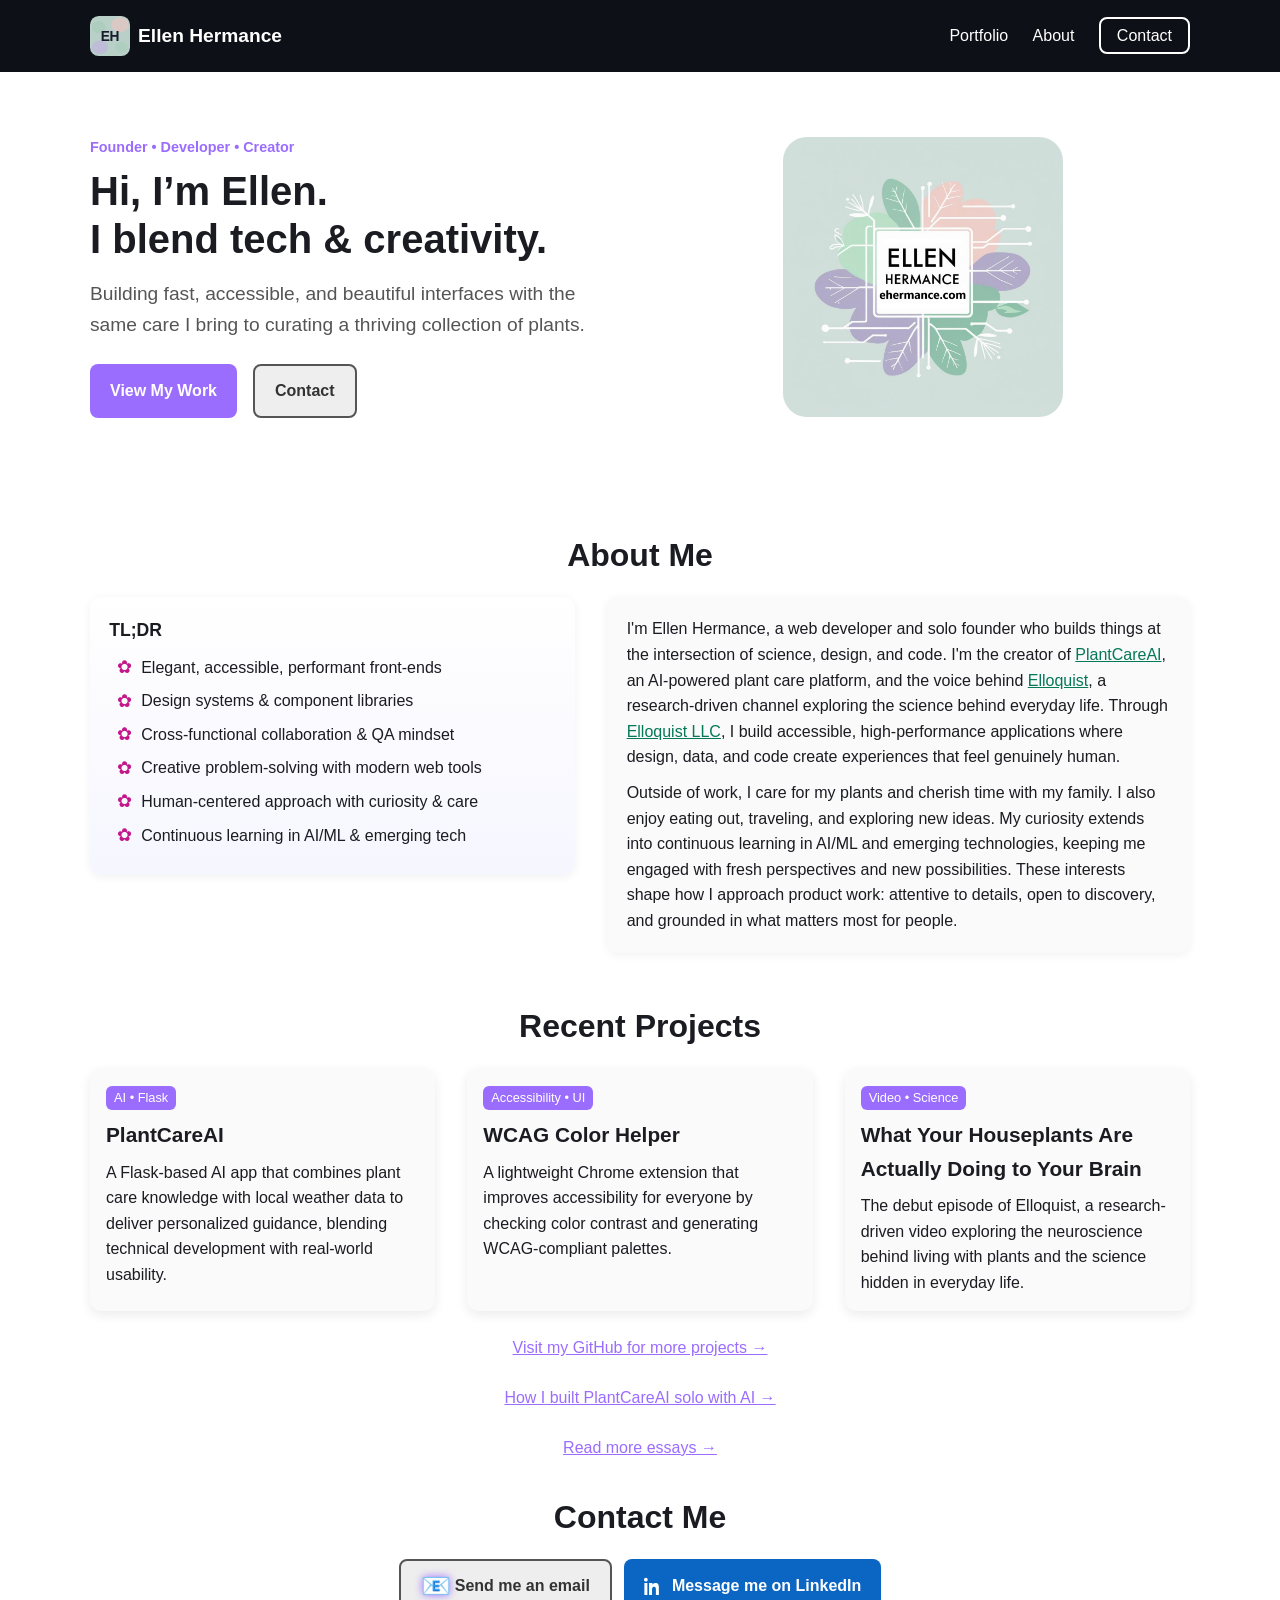
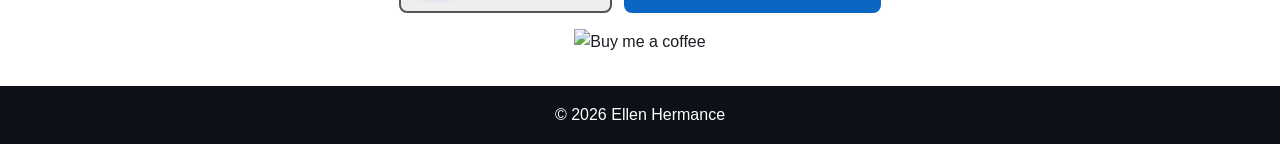
==== index.html @ bd050e48 "Deploying to master from @ ehermance/edh-dev-src@f0e198a52e52b2aac6a751017cdc3bb8516c189c 🚀" ====
<!doctype html>
<html lang="en">
<head>
  <meta charset="utf-8" />
  <meta name="description" content="Ellen Hermance — web developer and solo founder building fast, accessible interfaces at the intersection of design, AI, and code. Creator of PlantCareAI." />
  <meta name="viewport" content="width=device-width,initial-scale=1" />
  <title>Ellen Hermance — Web UI Developer</title>
  <link rel="canonical" href="https://ehermance.com/" />

  <!-- Open Graph -->
  <meta property="og:type" content="website" />
  <meta property="og:url" content="https://ehermance.com/" />
  <meta property="og:title" content="Ellen Hermance — Web UI Developer" />
  <meta property="og:description" content="Ellen Hermance is a web developer and solo founder building fast, accessible interfaces at the intersection of design, AI, and code." />
  <meta property="og:image" content="https://ehermance.com/assets/images/EllenHermanceLogo.png?v=20260515" />

  <!-- Twitter/X Card -->
  <meta name="twitter:card" content="summary" />
  <meta name="twitter:title" content="Ellen Hermance — Web UI Developer" />
  <meta name="twitter:description" content="Ellen Hermance is a web developer and solo founder building fast, accessible interfaces at the intersection of design, AI, and code." />
  <meta name="twitter:image" content="https://ehermance.com/assets/images/EllenHermanceLogo.png?v=20260515" />

  <!-- Security & Privacy -->
  <meta http-equiv="Content-Security-Policy"
        content="default-src 'self'; img-src 'self' data: https://img.buymeacoffee.com; style-src 'self' 'unsafe-inline' https://googleapis.com; font-src https://gstatic.com; script-src 'self'; connect-src 'self'; base-uri 'self'; form-action 'none';">
  <meta name="referrer" content="strict-origin-when-cross-origin">

  <!-- Performance: preconnect fonts, preload hero images -->
  <link rel="preconnect" href="https://fonts.googleapis.com" crossorigin>
  <link rel="preconnect" href="https://fonts.gstatic.com" crossorigin>
  <link rel="preload" as="image" href="assets/images/EllenHermanceLogo.png?v=20260515">

  <!-- Fonts (non-blocking) -->
  <link rel="preload" as="style" href="https://fonts.googleapis.com/css2?family=Inter:wght@400;500;600&family=Nunito:wght@700;900&display=swap" onload="this.onload=null;this.rel='stylesheet'">
  <noscript><link rel="stylesheet" href="https://fonts.googleapis.com/css2?family=Inter:wght@400;500;600&family=Nunito:wght@700;900&display=swap"></noscript>

  <!-- Favicons -->
  <link rel="icon" type="image/svg+xml" href="assets/favicon/favicon.svg?v=20260515">
  <link rel="icon" type="image/png" sizes="32x32" href="assets/favicon/favicon-32x32.png?v=20260515">
  <link rel="apple-touch-icon" href="assets/favicon/apple-touch-icon.png?v=20260515">
  <link rel="manifest" href="assets/favicon/site.webmanifest">
  <meta name="theme-color" content="#9B6DFF">

  <!-- Styles & Scripts -->
  <link rel="stylesheet" href="assets/css/main.css" />
  <script defer src="assets/js/main.js"></script>

  <!-- Author & identity -->
  <meta name="author" content="Ellen Hermance" />
  <link rel="me" href="https://www.linkedin.com/in/ellendiephermance" />
  <link rel="me" href="https://github.com/ehermance" />

  <!-- Structured Data: Person + WebSite -->
  <script type="application/ld+json">
  {
    "@context": "https://schema.org",
    "@graph": [
      {
        "@type": "Person",
        "@id": "https://ehermance.com/#person",
        "name": "Ellen Hermance",
        "url": "https://ehermance.com/",
        "jobTitle": "Senior Web Developer",
        "description": "Web developer and solo founder building fast, accessible interfaces at the intersection of design, AI, and code.",
        "sameAs": [
          "https://www.linkedin.com/in/ellendiephermance",
          "https://github.com/ehermance"
        ],
        "knowsAbout": [
          "Web Development",
          "Accessible UI",
          "AI-assisted development",
          "Python",
          "Flask",
          "JavaScript"
        ]
      },
      {
        "@type": "WebSite",
        "@id": "https://ehermance.com/#website",
        "url": "https://ehermance.com/",
        "name": "Ellen Hermance",
        "description": "Portfolio and writing by Ellen Hermance, Web UI Developer and solo founder.",
        "publisher": { "@id": "https://ehermance.com/#person" }
      }
    ]
  }
  </script>
</head>

<body>
  <!-- Skip to main content -->
  <a class="skip-link" href="#main">Skip to content</a>

  <!-- Navigation -->
  <header id="top" class="nav" aria-label="Primary">
    <div class="container nav__row">
      <a class="brand" href="#home">
        <img class="brand__logo" src="assets/favicon/favicon.svg?v=20260515" alt="Ellen Hermance logo" width="40" height="40" decoding="async" loading="eager" />
        <span class="brand__name">Ellen Hermance</span>
      </a>

      <!-- Mobile menu button -->
      <button class="nav__toggle" type="button"
              aria-controls="primary-menu"
              aria-expanded="false"
              aria-label="Open menu">
        <span class="hamburger" aria-hidden="true"></span>
      </button>

      <!-- Links -->
      <nav id="primary-menu" class="nav__links" aria-label="Site">
        <a href="#work">Portfolio</a>
        <a href="#about">About</a>
        <a href="#contact" class="btn-ghost">Contact</a>
      </nav>
    </div>
  </header>

  <!-- Main content landmark -->
  <main id="main">
    <!-- Hero -->
    <section id="home" class="hero">
      <div class="container hero__inner">
        <div class="hero__grid">
          <div>
            <div class="kicker">Founder • Developer • Creator</div>
            <h1 class="title">Hi, I’m Ellen.<br/>I blend tech & creativity.</h1>
            <p class="subtitle">
              Building fast, accessible, and beautiful interfaces with the same care I bring to curating a thriving collection of plants.
            </p>
            <div class="cta">
              <a href="#work" class="btn btn-primary">View My Work</a>
              <a href="#contact" class="btn btn-secondary">Contact</a>
            </div>
          </div>

          <div class="hero__art" aria-hidden="true">
            <figure>
              <picture class="logo-circle">
                <img
                  class="logo-img"
                  src="assets/images/EllenHermanceLogo.png?v=20260515"
                  alt="Ellen Hermance logo"
                  width="512" height="512"
                  sizes="(max-width: 768px) 70vw, 280px"
                  decoding="async" loading="eager">
              </picture>
            </figure>
          </div>
        </div>
      </div>
    </section>

    <!-- About -->
    <section id="about" class="about">
      <div class="container">
        <h2 class="section-title">About Me</h2>

        <div class="about__grid">
          <!-- TL;DR – shows first on mobile -->
          <aside class="about__panel about__tldr" aria-labelledby="about-tldr-title">
            <h3 id="about-tldr-title" class="about__subhead">TL;DR</h3>
            <!-- <ul class="checks checks--emoji-sakura"> -->
            <!-- <ul class="checks checks--emoji-hibiscus"> -->
            <ul class="checks checks--unicode-dot">
              <li>Elegant, accessible, performant front-ends</li>
              <li>Design systems & component libraries</li>
              <li>Cross-functional collaboration & QA mindset</li>
              <li>Creative problem-solving with modern web tools</li>
              <li>Human-centered approach with curiosity & care</li>
              <li>Continuous learning in AI/ML & emerging tech</li>
            </ul>
          </aside>

          <!-- Full story – shows second on mobile -->
          <article class="about__panel about__story" aria-labelledby="about-story-title">
            <h3 id="about-story-title" class="visually-hidden">My Story</h3>
            <p>I'm Ellen Hermance, a web developer and solo founder who builds things at the intersection of science, design, and code. I'm the creator of <a href="https://plantcareai.app" target="_blank" rel="noopener noreferrer" aria-label="Open PlantCareAI (new tab)">PlantCareAI</a>, an AI-powered plant care platform, and the voice behind <a href="https://www.youtube.com/@elloquist" target="_blank" rel="noopener noreferrer" aria-label="Open Elloquist YouTube channel (new tab)">Elloquist</a>, a research-driven channel exploring the science behind everyday life. Through <a href="https://elloquist.com" target="_blank" rel="noopener noreferrer" aria-label="Open Elloquist LLC website (new tab)">Elloquist LLC</a>, I build accessible, high-performance applications where design, data, and code create experiences that feel genuinely human.</p>
            <p>
              Outside of work, I care for my plants and cherish time with my family. I also enjoy eating out, traveling, and exploring new ideas. My curiosity extends into continuous learning in AI/ML and emerging technologies, keeping me engaged with fresh perspectives and new possibilities. These interests shape how I approach product work: attentive to details, open to discovery, and grounded in what matters most for people.
            </p>
          </article>
        </div>
      </div>
    </section>

    <!-- Portfolio -->
    <section id="work">
      <div class="container">
        <h2 class="section-title">Recent Projects</h2>
        <div class="grid cols-3">
          <article class="card">
            <a href="https://plantcareai.app"
               target="_blank" rel="noopener noreferrer" class="card__link"
               aria-label="Open PlantCareAI (new tab)">
              <div class="card__media" aria-hidden="true"></div>
              <div class="card__body">
                <div class="chip">AI • Flask</div>
                <h3>PlantCareAI</h3>
                <p>A Flask-based AI app that combines plant care knowledge with local weather data to deliver personalized guidance, blending technical development with real-world usability.</p>
              </div>
            </a>
          </article>
          <article class="card">
            <a href="https://chromewebstore.google.com/detail/wcag-color-helper-by-edh/hbmmmchhonhpclipgkoidifjjjjmghom"
               target="_blank" rel="noopener noreferrer" class="card__link"
               aria-label="Open WCAG Color Helper in Chrome Web Store (new tab)">
              <div class="card__media" aria-hidden="true"></div>
              <div class="card__body">
                <div class="chip">Accessibility • UI</div>
                <h3>WCAG Color Helper</h3>
                <p>A lightweight Chrome extension that improves accessibility for everyone by checking color contrast and generating WCAG-compliant palettes.</p>
              </div>
            </a>
          </article>
          <article class="card">
            <a href="https://youtu.be/seXhv_BkZ48"
               target="_blank" rel="noopener noreferrer" class="card__link"
               aria-label="Watch &quot;What Your Houseplants Are Actually Doing to Your Brain&quot; on YouTube (new tab)">
              <div class="card__media" aria-hidden="true"></div>
              <div class="card__body">
                <div class="chip">Video • Science</div>
                <h3>What Your Houseplants Are Actually Doing to Your Brain</h3>
                <p>The debut episode of Elloquist, a research-driven video exploring the neuroscience behind living with plants and the science hidden in everyday life.</p>
              </div>
            </a>
          </article>
        </div>
        <p class="portfolio__more">
          <a href="https://github.com/ehermance" target="_blank" rel="noopener noreferrer"
             aria-label="Visit Ellen's GitHub profile for more projects (new tab)">
            Visit my GitHub for more projects →
          </a>
        </p>
        <p class="portfolio__more">
          <a href="./writing/how-i-built-plantcareai/"
             aria-label="Read: How I Built a Production AI App Solo">
            How I built PlantCareAI solo with AI →
          </a>
        </p>
        <p class="portfolio__more">
          <a href="./writing/" aria-label="Read more essays on the Writing page">
            Read more essays →
          </a>
        </p>
      </div>
    </section>

    <!-- Contact -->
    <section id="contact" class="contact">
      <div class="container">
        <h2 class="section-title">Contact Me</h2>
        <div class="contact-actions">
          <a id="emailMeBtn" class="btn btn-secondary btn-emailMe"
            href="mailto:info@ehermance.com"
            rel="noopener noreferrer" aria-label="Send me an email (opens default email application)">
            <span class="li-icon" aria-hidden="true">📧</span>
            <span>Send me an email</span>
          </a>
          <a id="linkedInBtn" class="btn btn-primary btn-linkedin"
             href="https://www.linkedin.com/in/ellendiephermance"
             target="_blank" rel="noopener noreferrer" aria-label="Message me on LinkedIn (new tab)">
            <svg class="li-icon" width="18" height="18" viewBox="0 0 24 24" aria-hidden="true">
              <path d="M4.98 3.5C4.98 4.88 3.86 6 2.5 6S0 4.88 0 3.5 1.12 1 2.5 1s2.48 1.12 2.48 2.5zM.5 8h4V24h-4V8zm7 0h3.8v2.2h.06c.53-1 1.82-2.2 3.75-2.2 4 0 4.74 2.63 4.74 6.05V24h-4v-7.1c0-1.7-.03-3.9-2.38-3.9-2.38 0-2.75 1.86-2.75 3.77V24h-4V8z" fill="currentColor"/>
            </svg>
            <span>Message me on LinkedIn</span>
          </a>
        </div>
        <div class="contact-actions">
          <!-- Buy Me a Coffee HTML Button -->
          <a href="https://www.buymeacoffee.com/ehermance" target="_blank" rel="noopener">
            <img src="https://img.buymeacoffee.com/button-api/?text=Buy me a coffee&emoji=☕&slug=ehermance&button_colour=FFDD00&font_colour=000000&font_family=Inter&outline_colour=000000&coffee_colour=ffffff" alt="Buy me a coffee" />
          </a>
        </div>
      </div>
    </section>
  </main>

  <footer>
    <div class="container">&copy; <span id="copyright-year"></span> Ellen Hermance</div>
  </footer>

  <!-- Back to Top button -->
  <button id="backToTop" class="back-to-top" aria-label="Back to top" hidden>
    ↑ Top
  </button>
</body>
</html>
---- assets/css/main.css ----
/* ===========================
   Brand / Theme Variables
   =========================== */
:root {
  /* Brand accents */
  --brand-accent: #C2188B;          /* magenta */
  --brand-accent-dark: #E56AB8;     /* lighter for dark bg */

  /* Primary brand (buttons/chips/kicker) */
  --brand-primary: #9B6DFF;
  --brand-primary-hover: #814CFF;

  /* Secondary neutrals (buttons, text) */
  --brand-secondary-bg: #eeeeee;
  --brand-secondary-hover: #dddddd;
  --brand-secondary-text: #333333;
  --brand-secondary-bg-dark: #29323b;
  --brand-secondary-hover-dark: #37424d;
  --brand-secondary-text-dark: #e9eaf1;

  /* App backgrounds */
  --bg-light: #ffffff;
  --bg-dark: #0D1117;

  /* Panels / cards */
  --bg-card-light: #fafafa;
  --bg-card-dark: #161b22;

  /* Text colors */
  --text-light: #1b1b22;
  --text-dark: #e9eaf1;
  --text-muted: #555555;
  --text-muted-dark: #cccccc;

  /* Component specifics */
  --logo-circle-bg: #f8f8fa;

  /* Shadows */
  --shadow-light: 0 4px 20px rgba(0,0,0,.1);
  --shadow-card: 0 4px 12px rgba(0,0,0,.08);
  --shadow-card-hover: 0 10px 24px rgba(0,0,0,.12);

  /* Third-party brand */
  --plantcareai: #047857;
  --plantcareai-hover: #065f46;
  --linkedin: #0A66C2;
  --linkedin-hover: #004182;
}

/* ===========================
   Base resets
   =========================== */
* { box-sizing: border-box; margin: 0; padding: 0; }
html, body { height: 100%; }
body {
  font-family: 'Inter', sans-serif;
  color: var(--text-light);
  background: var(--bg-light);
  line-height: 1.6;
}
a { color: inherit; text-decoration: none; }
img { max-width: 100%; display: block; }
ul { list-style: none; }

/* ===========================
   Typography
   =========================== */
h1, h2, h3 { font-family: 'Nunito', sans-serif; font-weight: 900; }
.section-title { font-size: 2rem; margin-bottom: 1rem; text-align: center; }
.kicker { font-size: .9rem; font-weight: 600; color: var(--brand-primary); margin-bottom: .5rem; }
.title { font-size: 2.5rem; line-height: 1.2; margin-bottom: 1rem; }
.subtitle { font-size: 1.2rem; color: var(--text-muted); }

/* ===========================
   Utilities
   =========================== */
.container {
  width: 90%;
  max-width: 1100px;
  margin: 0 auto;
}
.checks { padding-left: 18px; list-style: disc; }
.checks li { margin: 8px 0; }
.visually-hidden {
  position: absolute !important;
  height: 1px; width: 1px;
  overflow: hidden; clip: rect(1px,1px,1px,1px);
  white-space: nowrap; border: 0; padding: 0; margin: -1px;
}

/* Skip link */
.skip-link {
  position: absolute; left: 8px; top: -48px;
  background: var(--bg-dark); color: #fff; padding: 8px 12px; border-radius: 8px;
  transition: top .15s ease; z-index: 2000;
}
.skip-link:focus { top: 8px; outline: 2px solid var(--brand-primary); }

/* Focus visibility */
:focus-visible {
  outline: 3px solid var(--brand-primary);
  outline-offset: 2px;
  border-radius: 8px;
}
a.btn:focus-visible, .btn:focus-visible {
  box-shadow: 0 0 0 3px rgba(155,109,255,.45);
  outline: none;
}

/* ===========================
   Buttons
   =========================== */
.btn {
  display: inline-flex; align-items: center; justify-content: center;
  padding: .75rem 1.25rem; border-radius: 8px; font-weight: 600;
  cursor: pointer; transition: background .2s, transform .2s;
  text-decoration: none;
}
.btn-primary { background: var(--brand-primary); color: #fff; }
.btn-primary:hover { background: var(--brand-primary-hover); transform: translateY(-2px); }
.btn-secondary { background: var(--brand-secondary-bg); color: var(--brand-secondary-text); border: 2px solid #555555; border-radius: 8px;}
.btn-secondary:hover { background: var(--brand-secondary-hover); }

/* ===========================
   Navigation
   =========================== */
.nav {
  background: var(--bg-dark);
  color: #fff;
  padding: 1rem 0;
  position: sticky; top: 0; z-index: 1000;
}
.nav__row { display: flex; justify-content: space-between; align-items: center; gap: 12px; }
.brand { display: flex; align-items: center; gap: 8px; }
.brand__logo { height: 40px; width: auto; }
.brand__name { font-weight: 700; font-size: 1.2rem; }

/* Desktop links */
.nav__links a { margin-left: 20px; font-weight: 500; }
.nav__links a.btn-ghost {
  padding: .5rem 1rem; border: 2px solid #fff; border-radius: 8px;
  transition: background .2s;
}
.nav__links a.btn-ghost:hover { background: rgba(255,255,255,.1); }

/* ---------- Header: mobile menu ---------- */
.nav__toggle {
  appearance: none;
  border: 0;
  background: transparent;
  color: #fff;
  display: none; /* shown on mobile */
  padding: 6px;
  margin-left: auto;
  border-radius: 8px;
  line-height: 0;
  cursor: pointer;
}

/* Hamburger (3 lines) */
.hamburger {
  position: relative;
  display: block;
  width: 28px;
  height: 2px;
  background: currentColor;
  border-radius: 2px;
  transition: transform .25s ease, background .2s ease;
}
.hamburger::before,
.hamburger::after {
  content: "";
  position: absolute;
  left: 0;
  width: 28px;
  height: 2px;
  background: currentColor;
  border-radius: 2px;
  transition: transform .25s ease, top .25s ease, opacity .2s ease, background .2s ease;
}
.hamburger::before { top: -8px; }
.hamburger::after  { top:  8px; }

/* Morph to "X" when menu-open */
body.menu-open .hamburger {
  background: transparent; /* hide middle bar */
  transform: rotate(0deg);
}
body.menu-open .hamburger::before {
  top: 0; transform: rotate(45deg);
}
body.menu-open .hamburger::after {
  top: 0; transform: rotate(-45deg);
}

/* Mobile menu panel (closed by default) */
@media (max-width: 768px) {
  .nav__toggle { display: inline-flex; align-items: center; justify-content: center; }

  .nav__links {
    position: fixed;
    inset: 64px 0 auto 0;
    background: var(--bg-dark);
    display: flex;
    flex-direction: column;
    gap: 10px;
    padding: 16px;
    border-bottom: 1px solid rgba(255,255,255,.12);

    max-height: 0;
    overflow: hidden;
    opacity: 0;
    transform: translateY(-8px);
    transition: max-height .25s ease, opacity .2s ease, transform .2s ease;
    z-index: 999;
  }
  body.menu-open .nav__links {
    max-height: 60vh;
    opacity: 1;
    transform: translateY(0);
  }

  .nav__links a {
    display: block;       /* full width by default */
    padding: 10px;
    font-size: 1rem;
    text-align: right;
  }

  .nav__links a.btn-ghost {
    display: inline-block;           /* shrink to fit text */
    margin-top: 8px;
    align-self: flex-end;          /* keeps it right aligned */
    padding: .5rem 1rem;             /* consistent with desktop */
    border: 2px solid #fff;
    border-radius: 8px;
  }

  body.menu-open { overflow: hidden; touch-action: none; }
}

/* ===========================
   Hero
   =========================== */
.hero { padding: 4rem 0; display: flex; align-items: center; }
.hero__grid { display: grid; grid-template-columns: 1fr 1fr; gap: 2rem; align-items: center; }
.hero__art { display: flex; justify-content: center; }

/* Logo circle + image (mobile-friendly) */
.logo-circle {
  display: grid;
  place-items: center;
  max-width: 320px;
  width: auto;
  aspect-ratio: 1 / 1;
  padding: 0;
  margin: 0 auto;
}
.logo-img {
  display: block;
  width: 100%;
  max-width: 280px;
  height: auto;
  border-radius: 24px;
  object-fit: cover;
}

.cta { margin-top: 1.5rem; display: flex; gap: 1rem; }

/* Responsive hero adjustments */
@media (max-width: 768px) {
  .hero { padding: 2.5rem 0; }
  .hero__grid { grid-template-columns: 1fr; gap: 1.75rem; }
  .hero__art { order: 2; justify-content: center; }
  .hero__grid > div:first-child { text-align: center; }
  .cta { justify-content: center; }
}
@media (max-width: 420px) {
  .logo-img { max-width: 220px; }
  .logo-circle { max-width: 260px; }
}
@media (min-width: 769px) and (max-width: 1024px) {
  .logo-img { max-width: 300px; }
  .logo-circle { max-width: 340px; }
}

/* ===========================
   Portfolio cards
   =========================== */
.grid { display: grid; gap: 2rem; margin-top: 1rem; }
.grid.cols-3 { grid-template-columns: repeat(auto-fit, minmax(250px, 1fr)); }
.card {
  border-radius: 12px; overflow: hidden; background: var(--bg-card-light);
  box-shadow: var(--shadow-card); transition: transform .18s ease, box-shadow .18s ease, border-color .18s ease;
}
.card:hover { transform: translateY(-3px); box-shadow: var(--shadow-card-hover); }
.card__body { padding: 1rem; }
.card h2, .card h3 { margin: .5rem 0; font-size: 1.3rem; }
.chip {
  display: inline-block; padding: 2px 8px; border-radius: 6px;
  font-size: .8rem; background: var(--brand-primary); color: #fff;
}

/* ===========================
   Portfolio
   =========================== */
.portfolio__more {
  margin-top: 1.5rem;
  text-align: center;
}
.portfolio__more a {
  color: var(--brand-primary);
  text-decoration: underline;
  font-weight: 500;
}
.portfolio__more a:hover { color: var(--brand-primary-hover); }

/* ===========================
   About
   =========================== */
.about { padding: 3rem 0; }
.about__grid { display: grid; grid-template-columns: 1fr; gap: 2rem; margin-top: 1rem; }
.about__panel { background: var(--bg-card-light); padding: 1.2rem; border-radius: 12px; box-shadow: 0 2px 10px rgba(0,0,0,.06); }
.about__panel ul { padding-left: 1.2rem; list-style: disc; }
.about__subhead {
  font-family: 'Nunito', sans-serif;
  font-weight: 900;
  font-size: 1.1rem;
  margin-bottom: 10px;
}
.about__tldr { order: 1; background: linear-gradient(180deg, #ffffff 0%, #f6f6ff 100%); }
.about__story { order: 2; }
.about__story p { max-width: 64ch; }
.about__story p + p { margin-top: 10px; }
.about__story a { color: var(--plantcareai); text-decoration: underline; }
.about__story a:hover { color: var(--plantcareai-hover); text-decoration: underline; }

/* TL;DR bullet styles (choose one via class on UL) */
.about__tldr .checks {
  list-style: none;
  list-style-position: outside;
  padding-left: 2rem;      /* space for the marker */
}
.about__tldr .checks li {
  position: relative;
  margin: 8px 0;
}

/* --- Variant A: Emoji (cherry blossom) --- */
.about__tldr .checks.checks--emoji-sakura li::before {
  content: "🌸";
  margin-left: -1.75em;
  position: absolute;
  left: 0;
  top: 0.25em;
  font-size: 1.1em;
  line-height: 1;
}

/* --- Variant B: Emoji (hibiscus) --- */
.about__tldr .checks.checks--emoji-hibiscus li::before {
  content: "🌺";
  margin-left: -1.75em;
  position: absolute;
  left: 0;
  top: 0.25em;
  font-size: 1.1em;
  line-height: 1;
}

/* --- Variant C: Unicode (5-petal) --- */
.about__tldr .checks.checks--unicode-dot li::before {
  content: "✿";
  margin-left: -1.4em;
  position: absolute;
  left: 0;
  top: 0.25em; /* slightly different baseline */
  font-size: 1.1em;
  line-height: 1;
  color: var(--brand-accent);
}

/* Larger screens: two columns with emphasis on Story, TL;DR sticky */
@media (min-width: 900px) {
  .about__grid {
    grid-template-columns: 1fr 1.2fr; /* TL;DR narrower; Story slightly wider */
    align-items: start;
  }
  .about__tldr { order: 1; position: sticky; top: 96px; }
  .about__story { order: 2; }
}

/* ===========================
   Contact
   =========================== */
.contact { padding: 2rem 0; text-align: center; }
.contact-actions {
  display: flex;
  justify-content: center;
  flex-wrap: wrap;
  gap: 12px;
  margin-top: 16px;
}
.btn-linkedin {
  background: var(--linkedin); color: #fff;
  display: inline-flex;
  align-items: center;
  gap: 10px;
}
.btn-linkedin:hover { background: var(--linkedin-hover); }
.li-icon { display: inline-block; vertical-align: middle; }
.btn-emailMe .li-icon {
  font-size: 1.5rem;
  line-height: 1rem;
  text-shadow: 0 0 8px var(--brand-primary);
  margin-right: 0.25rem;
}

/* ===========================
   Footer
   =========================== */
footer { padding: 1rem 0; text-align: center; background: var(--bg-dark); color: #fff; }

/* ===========================
   Back to Top
   =========================== */
.back-to-top {
  position: fixed;
  right: max(16px, env(safe-area-inset-right));
  bottom: max(16px, env(safe-area-inset-bottom));
  z-index: 1100;
  min-width: 44px;              /* recommended target size */
  min-height: 44px;
  padding: .6rem .8rem;
  border: 0;
  border-radius: 999px;
  background: var(--brand-primary);
  color: #fff;
  font-weight: 700;
  box-shadow: var(--shadow-light);
  cursor: pointer;
  transition: transform .2s ease, opacity .2s ease, background .2s ease;
  opacity: 0;
  pointer-events: none;         /* not focusable/clickable while hidden */
}
.back-to-top:hover { background: var(--brand-primary-hover); transform: translateY(-2px); }
.back-to-top.is-visible {
  opacity: 1;
  pointer-events: auto;         /* becomes interactive */
}
.back-to-top:focus-visible {
  outline: 3px solid var(--brand-primary-hover);
  outline-offset: 3px;
}

/* ===========================
   Reduced motion
   =========================== */
@media (prefers-reduced-motion: reduce) {
  * { animation-duration: .01ms !important; animation-iteration-count: 1 !important; transition-duration: .01ms !important; scroll-behavior: auto !important; }
  .card:hover { transform: none; }
  .back-to-top { transition: none; }
}

/* ===========================
   Dark mode adjustments
   =========================== */
@media (prefers-color-scheme: dark) {
  body { background: var(--bg-dark); color: var(--text-dark); }
  .about__story a { color: #6ee7b7; }
  .about__story a:hover { color: #a7f3d0; }
  .subtitle, .contact-lead { color: var(--text-muted-dark); }

  .card, .about__panel { background: var(--bg-card-dark); }
  .btn-secondary { background: var(--brand-secondary-bg-dark); color: var(--brand-secondary-text-dark); }
  .btn-secondary:hover { background: var(--brand-secondary-hover-dark); }
  .about__tldr { background: linear-gradient(180deg, #161b22 0%, #111722 100%); }
  .back-to-top { box-shadow: 0 2px 10px rgba(0,0,0,.3); }
}

/* ===========================
   Article / Prose
   =========================== */
/* Article layout: header + prose share one 720px column, left-aligned within container */
.article-layout { max-width: 720px; }
.breadcrumbs { padding-top: 1.5rem; font-size: .85rem; color: var(--text-muted); }
.breadcrumbs ol { list-style: none; display: flex; flex-wrap: wrap; align-items: center; margin: 0; padding: 0; }
.breadcrumbs li { display: flex; align-items: center; }
.breadcrumbs li:not(:last-child)::after { content: "/"; margin: 0 .5rem; color: var(--text-muted); }
.breadcrumbs a { color: var(--text-muted); text-decoration: underline; }
.breadcrumbs a:hover { color: var(--brand-primary); }
.breadcrumbs [aria-current="page"] { color: var(--text-muted); font-weight: 500; }
.article-header { padding: 1.25rem 0 1.5rem; }
.article-header .kicker { margin-bottom: .75rem; }
.article-header h1 { font-size: 2.2rem; line-height: 1.25; margin-bottom: 1rem; }
.article-meta { display: flex; flex-wrap: wrap; gap: .5rem 1.25rem; font-size: .9rem; color: var(--text-muted); margin-bottom: 1.25rem; }
.article-meta time { font-weight: 500; }
.article-lead { font-size: 1.15rem; line-height: 1.7; color: var(--text-muted); margin-bottom: 2rem; border-left: 4px solid var(--brand-primary); padding-left: 1rem; }

.prose { padding-bottom: 4rem; }
.prose h2 { font-size: 1.5rem; margin: 2.5rem 0 .75rem; }
.prose h3 { font-size: 1.2rem; margin: 2rem 0 .5rem; }
.prose p { margin-bottom: 1.25rem; line-height: 1.75; }
.prose p strong { font-weight: 600; }
.prose a { color: var(--plantcareai); text-decoration: underline; }
.prose a:hover { color: var(--plantcareai-hover); }
/* Lists inside prose: restore bullets/numbers (base reset strips list-style globally) */
.prose ul { list-style: disc; margin: 0 0 1.25rem 1.5rem; }
.prose ol { list-style: decimal; margin: 0 0 1.25rem 1.5rem; }
.prose li { margin-bottom: .5rem; line-height: 1.65; }

/* Inline code */
.prose code {
  font-family: ui-monospace, 'Cascadia Code', 'Fira Code', monospace;
  font-size: .875em;
  background: rgba(155,109,255,.1);
  color: var(--brand-primary);
  padding: .1em .35em;
  border-radius: 4px;
}

/* Article lead: links need visible color/underline against muted text */
.article-lead a { color: var(--plantcareai); text-decoration: underline; }
.article-lead a:hover { color: var(--plantcareai-hover); }

/* Article card meta; replaces inline style */
.article-card-meta { margin-top: .75rem; font-size: .85rem; color: var(--text-muted); }

.callout {
  background: var(--bg-card-light);
  border-left: 4px solid var(--brand-primary);
  border-radius: 0 8px 8px 0;
  padding: 1rem 1.25rem;
  margin: 2rem 0;
}
/* Label sits on its own line with breathing room before the body text */
.callout strong {
  display: block;
  margin-bottom: .5rem;
  color: var(--brand-primary);
  font-size: .85rem;
  text-transform: uppercase;
  letter-spacing: .06em;
}

.article-footer {
  border-top: 1px solid rgba(0,0,0,.1);
  padding: 2rem 1.5rem;
  margin-top: 2rem;
  background: var(--bg-card-light);
  border-radius: 12px;
}
.article-footer .author-bio { display: flex; gap: 1rem; align-items: center; }
.article-footer .author-bio img {
  border-radius: 50%;
  width: 56px;
  height: 56px;
  flex-shrink: 0;
  background: var(--logo-circle-bg);
  object-fit: contain;
}
.article-footer .author-bio p { font-size: .95rem; line-height: 1.6; color: var(--text-muted); margin: 0; }
.article-footer .author-bio a { color: var(--plantcareai); text-decoration: underline; }

.article-cta {
  background: linear-gradient(135deg, #f0fdf4 0%, #ecfdf5 100%);
  border: 1px solid #a7f3d0;
  border-radius: 12px;
  padding: 1.5rem;
  margin: 2.5rem 0;
  text-align: center;
}
.article-cta h3 { font-size: 1.15rem; margin-bottom: .5rem; }
.article-cta p { margin-bottom: 1rem; color: var(--text-muted); font-size: .95rem; }
.btn-plantcareai { background: var(--plantcareai); color: #fff !important; text-decoration: none !important; }
.btn-plantcareai:hover { background: var(--plantcareai-hover) !important; }

/* Writing index: single-card section shouldn't use cols-3 grid (stretches awkwardly) */
.writing-grid { display: grid; gap: 2rem; margin-top: 1rem; margin-bottom: 1rem; grid-template-columns: repeat(auto-fill, minmax(300px, 480px)); }

@media (max-width: 768px) {
  .article-header h1 { font-size: 1.7rem; }
  .prose h2 { font-size: 1.3rem; }
  .article-footer .author-bio { flex-direction: column; }
}

@media (prefers-color-scheme: dark) {
  .callout { background: var(--bg-card-dark); }
  .callout strong { color: var(--brand-accent-dark); }
  .article-footer { border-top-color: rgba(255,255,255,.12); }
  .article-cta { background: linear-gradient(135deg, #052e16 0%, #064e3b 100%); border-color: #065f46; }
  .article-cta p { color: var(--text-muted-dark); }
  .prose a { color: #6ee7b7; }
  .prose a:hover { color: #a7f3d0; }
  .prose code { background: rgba(110,231,183,.12); color: #6ee7b7; }
  .article-lead a { color: #6ee7b7; }
  .article-lead a:hover { color: #a7f3d0; }
  .article-footer { background: var(--bg-card-dark); border-top-color: rgba(255,255,255,.12); }
  .article-footer .author-bio img { background: var(--brand-secondary-bg-dark); }
  .article-footer .author-bio p { color: var(--text-muted-dark); }
  .article-footer .author-bio a { color: #6ee7b7; }
  .article-lead { color: var(--text-muted-dark); }
  .article-meta { color: var(--text-muted-dark); }
  .article-card-meta { color: var(--text-muted-dark); }
  .breadcrumbs { color: var(--text-muted-dark); }
  .breadcrumbs a { color: var(--text-muted-dark); }
  .breadcrumbs a:hover { color: var(--brand-accent-dark); }
  .breadcrumbs li:not(:last-child)::after { color: var(--text-muted-dark); }
  .breadcrumbs [aria-current="page"] { color: var(--text-muted-dark); }
}

/* ===========================
   Forced-colors / High contrast
   =========================== */
@media (forced-colors: active) {
  .about__tldr .checks{
    list-style: disc;
    padding-left: 1.2rem;
    color: CanvasText;
  }
  .about__tldr .checks li::before{ content: none; }
  .prose code { background: Canvas; color: CanvasText; border: 1px solid CanvasText; }
  .callout { border-left-color: Highlight; }
  .callout strong { color: Highlight; }
  .article-cta { border-color: Highlight; }
}
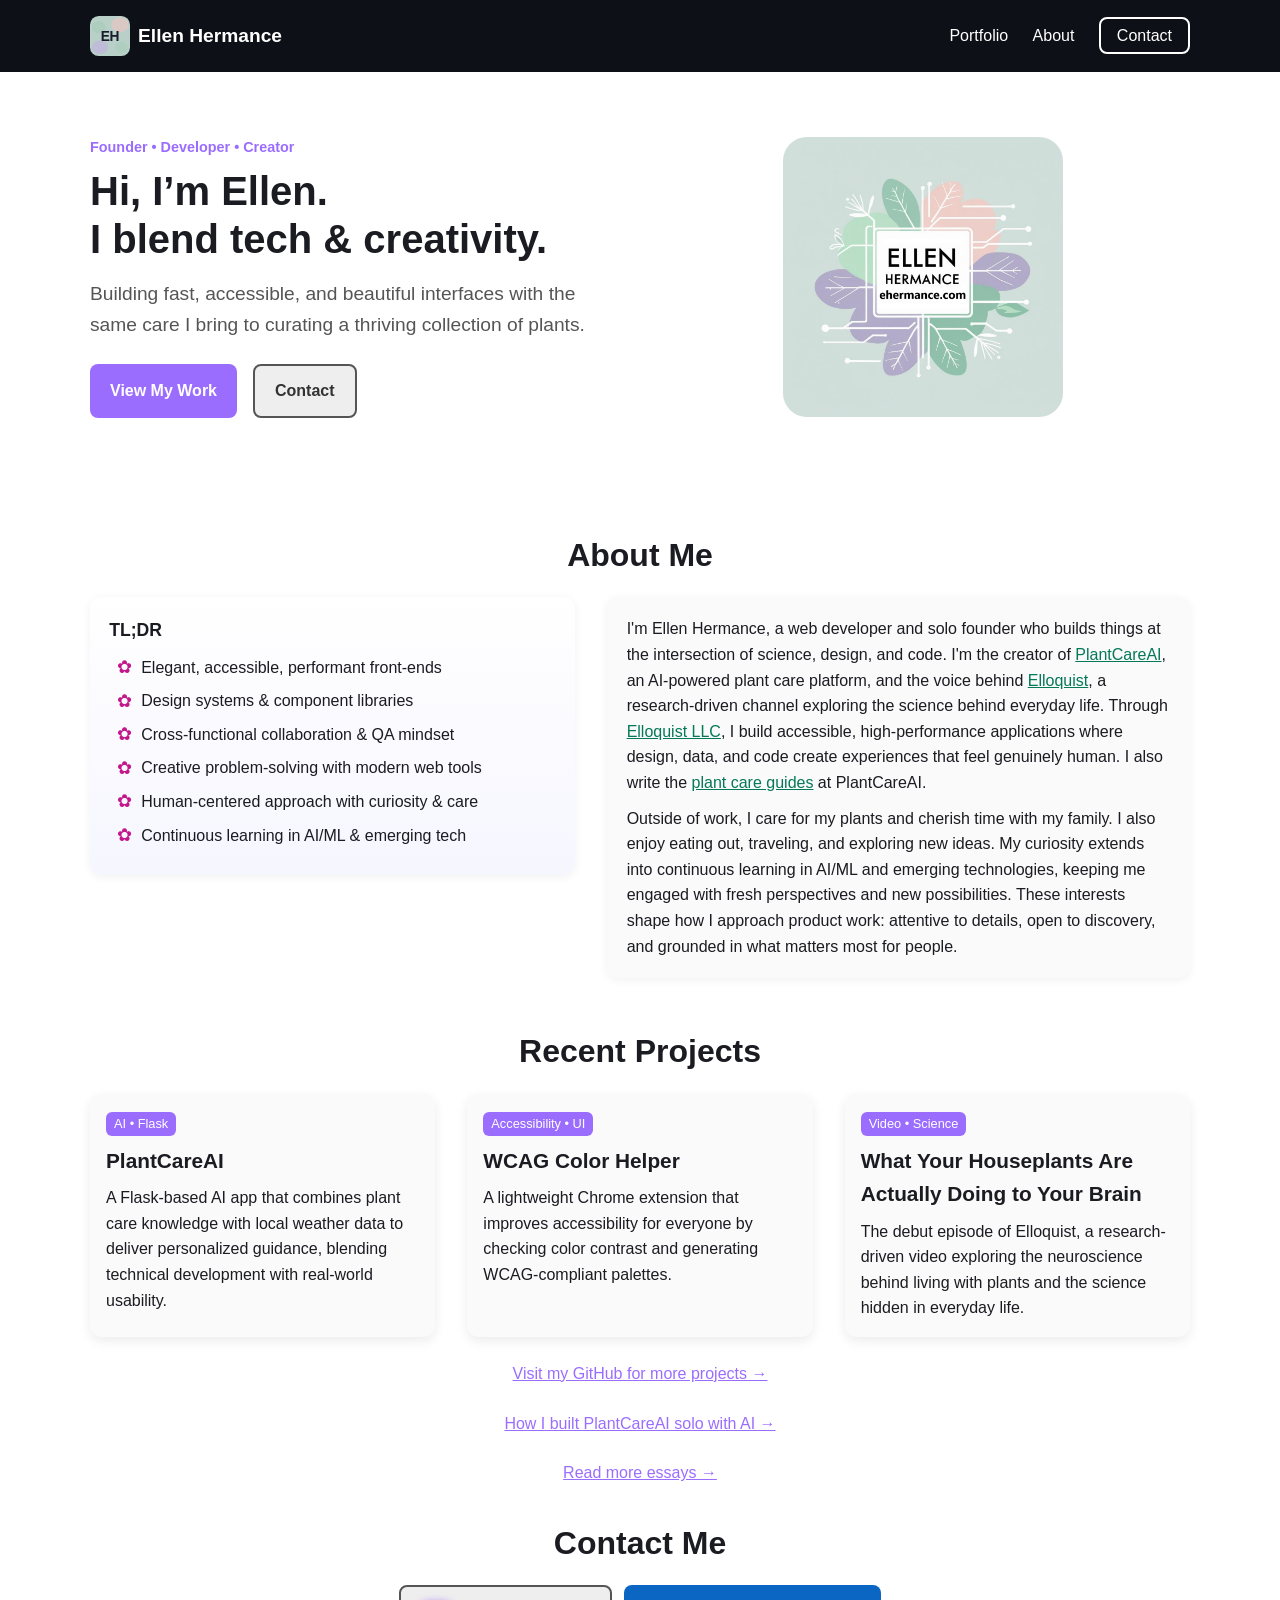
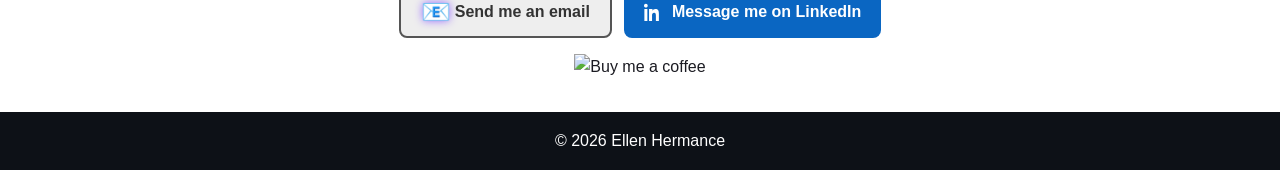
==== commit 1164f423: "Deploying to master from @ ehermance/edh-dev-src@c889197c8531e4c03a51892b56d3def12b7f3062 🚀" ====
--- a/index.html
+++ b/index.html
@@ -2,7 +2,7 @@
 <html lang="en">
 <head>
   <meta charset="utf-8" />
-  <meta name="description" content="Ellen Hermance — web developer and solo founder building fast, accessible interfaces at the intersection of design, AI, and code. Creator of PlantCareAI." />
+  <meta name="description" content="Ellen Hermance, web developer and solo founder building fast, accessible interfaces at the intersection of design, AI, and code. Creator of PlantCareAI." />
   <meta name="viewport" content="width=device-width,initial-scale=1" />
   <title>Ellen Hermance — Web UI Developer</title>
   <link rel="canonical" href="https://ehermance.com/" />
@@ -64,7 +64,8 @@
         "description": "Web developer and solo founder building fast, accessible interfaces at the intersection of design, AI, and code.",
         "sameAs": [
           "https://www.linkedin.com/in/ellendiephermance",
-          "https://github.com/ehermance"
+          "https://github.com/ehermance",
+          "https://plantcareai.app/author/ellen-hermance"
         ],
         "knowsAbout": [
           "Web Development",
@@ -72,7 +73,8 @@
           "AI-assisted development",
           "Python",
           "Flask",
-          "JavaScript"
+          "JavaScript",
+          "Plant Care"
         ]
       },
       {
@@ -176,7 +178,7 @@
           <!-- Full story – shows second on mobile -->
           <article class="about__panel about__story" aria-labelledby="about-story-title">
             <h3 id="about-story-title" class="visually-hidden">My Story</h3>
-            <p>I'm Ellen Hermance, a web developer and solo founder who builds things at the intersection of science, design, and code. I'm the creator of <a href="https://plantcareai.app" target="_blank" rel="noopener noreferrer" aria-label="Open PlantCareAI (new tab)">PlantCareAI</a>, an AI-powered plant care platform, and the voice behind <a href="https://www.youtube.com/@elloquist" target="_blank" rel="noopener noreferrer" aria-label="Open Elloquist YouTube channel (new tab)">Elloquist</a>, a research-driven channel exploring the science behind everyday life. Through <a href="https://elloquist.com" target="_blank" rel="noopener noreferrer" aria-label="Open Elloquist LLC website (new tab)">Elloquist LLC</a>, I build accessible, high-performance applications where design, data, and code create experiences that feel genuinely human.</p>
+            <p>I'm Ellen Hermance, a web developer and solo founder who builds things at the intersection of science, design, and code. I'm the creator of <a href="https://plantcareai.app" target="_blank" rel="noopener noreferrer" aria-label="Open PlantCareAI (new tab)">PlantCareAI</a>, an AI-powered plant care platform, and the voice behind <a href="https://www.youtube.com/@elloquist" target="_blank" rel="noopener noreferrer" aria-label="Open Elloquist YouTube channel (new tab)">Elloquist</a>, a research-driven channel exploring the science behind everyday life. Through <a href="https://elloquist.com" target="_blank" rel="noopener noreferrer" aria-label="Open Elloquist LLC website (new tab)">Elloquist LLC</a>, I build accessible, high-performance applications where design, data, and code create experiences that feel genuinely human. I also write the <a href="https://plantcareai.app/author/ellen-hermance" target="_blank" rel="noopener noreferrer" aria-label="Open Ellen's PlantCareAI author bio (new tab)">plant care guides</a> at PlantCareAI.</p>
             <p>
               Outside of work, I care for my plants and cherish time with my family. I also enjoy eating out, traveling, and exploring new ideas. My curiosity extends into continuous learning in AI/ML and emerging technologies, keeping me engaged with fresh perspectives and new possibilities. These interests shape how I approach product work: attentive to details, open to discovery, and grounded in what matters most for people.
             </p>
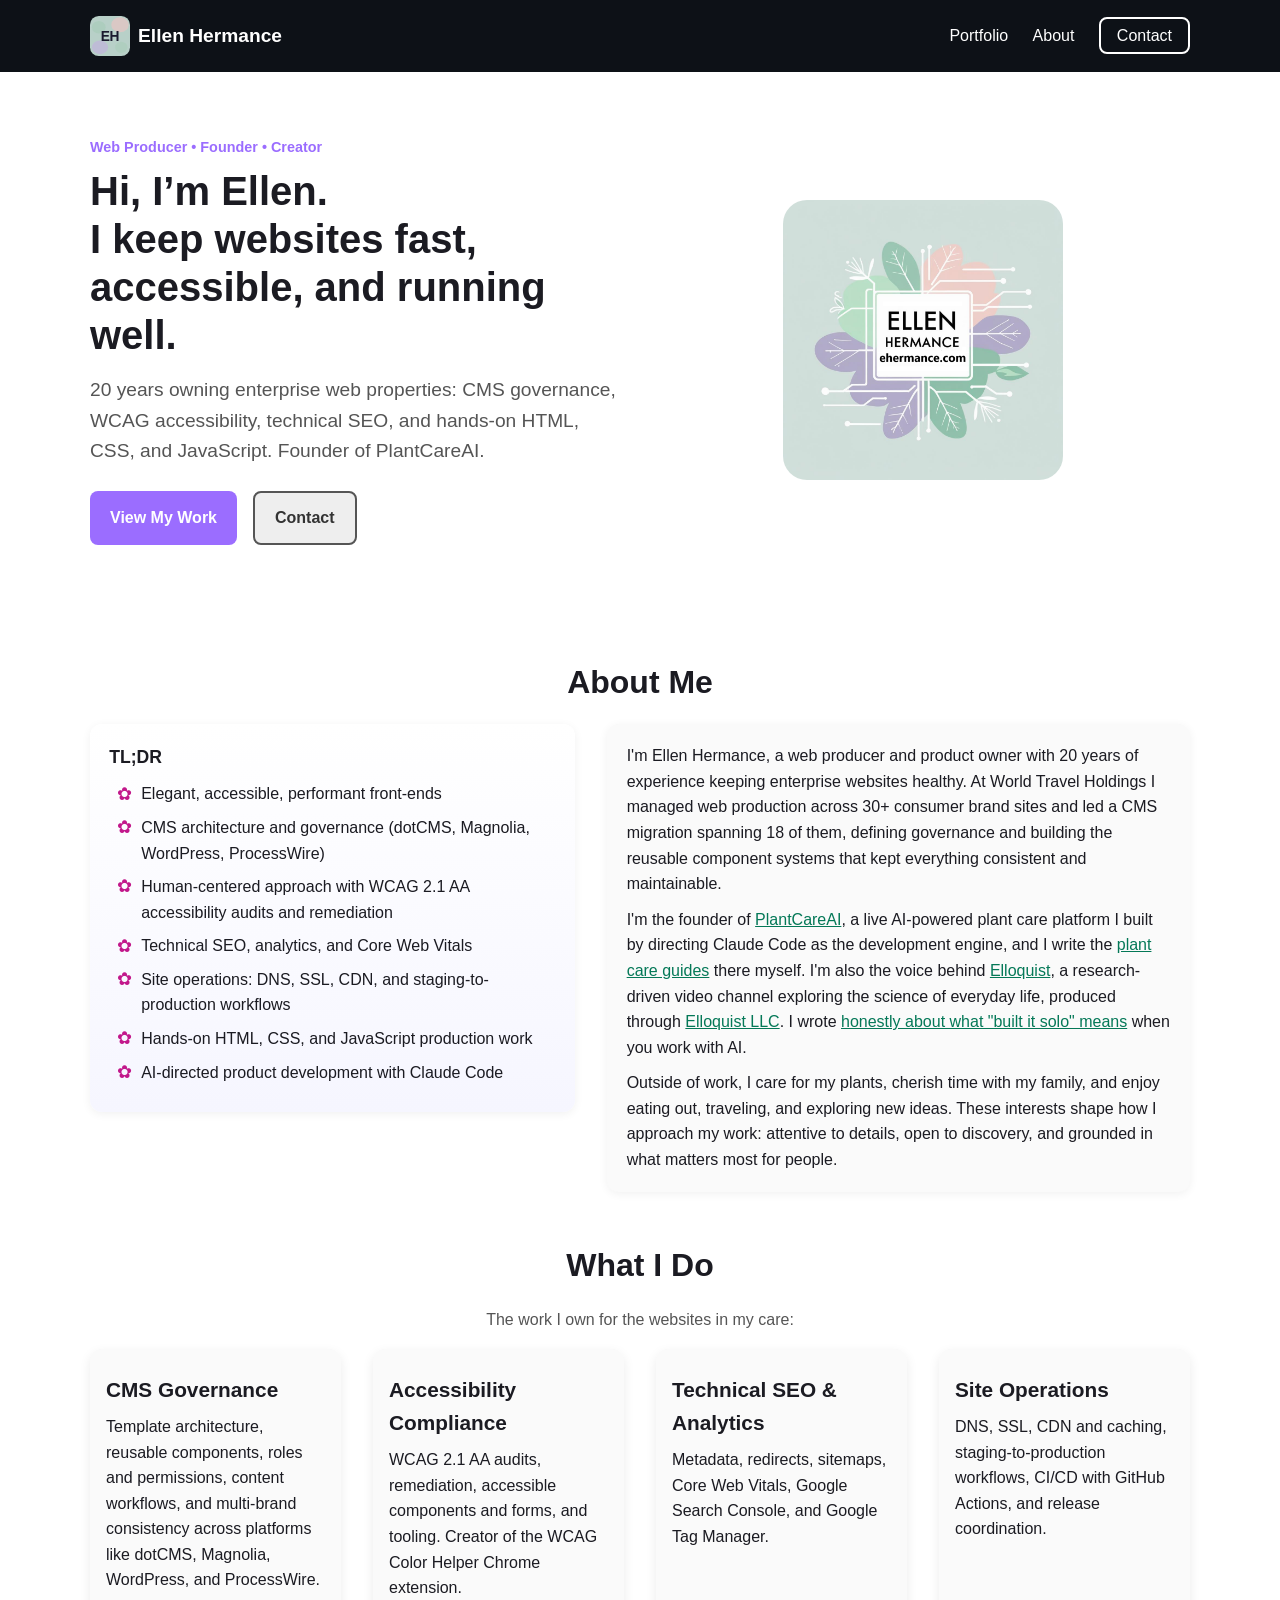
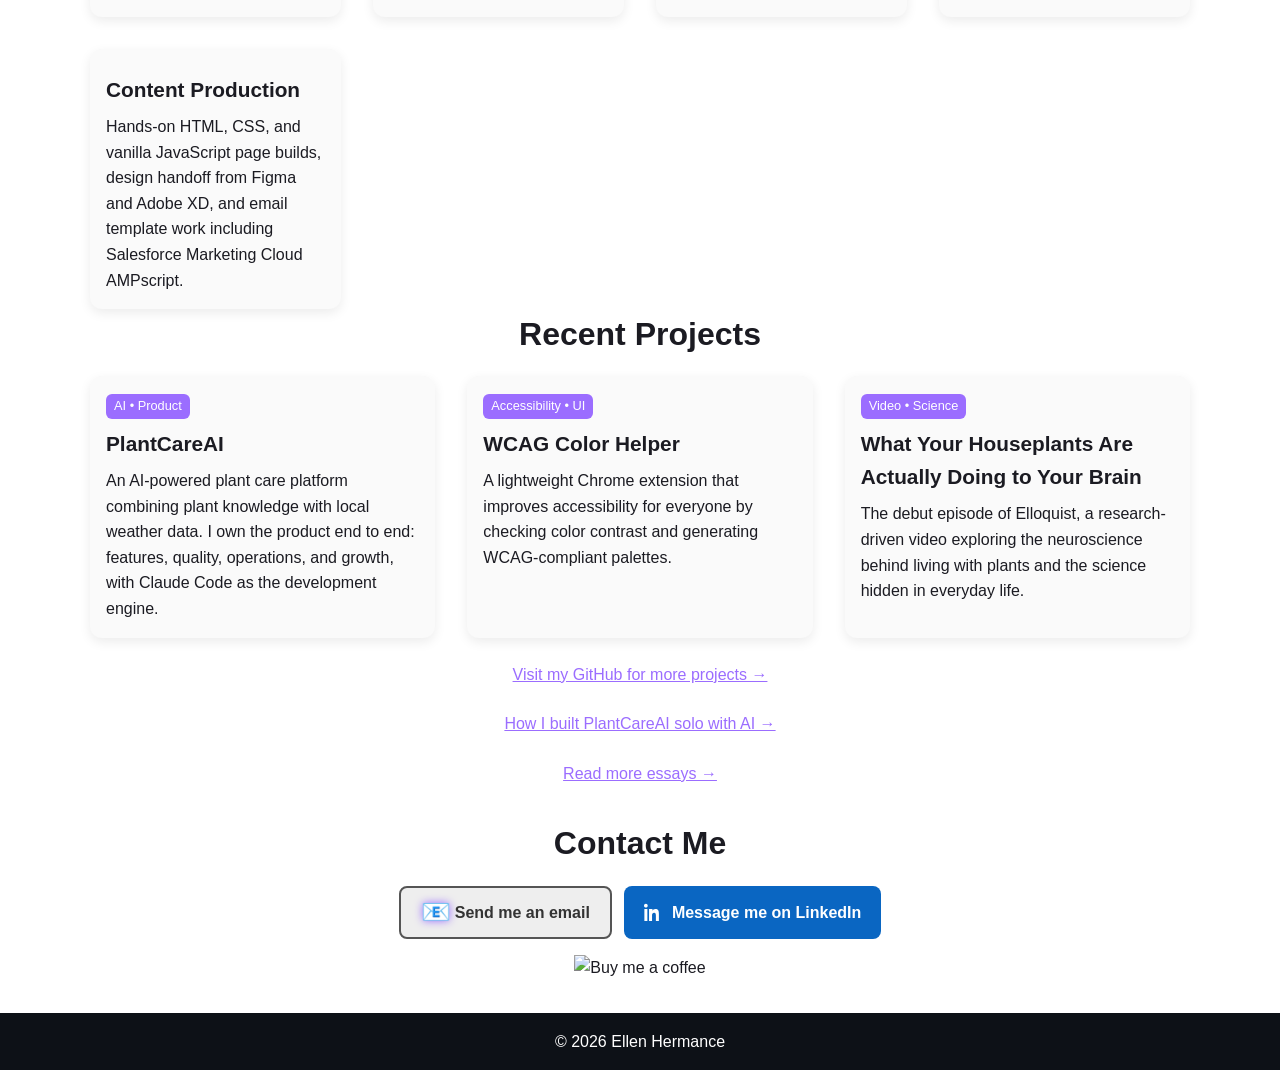
==== commit e65bf60f: "Deploying to master from @ ehermance/edh-dev-src@9f9d5a1cfb6340165018f7ccb2e246c7e6b13ff5 🚀" ====
--- a/index.html
+++ b/index.html
@@ -2,22 +2,22 @@
 <html lang="en">
 <head>
   <meta charset="utf-8" />
-  <meta name="description" content="Ellen Hermance, web developer and solo founder building fast, accessible interfaces at the intersection of design, AI, and code. Creator of PlantCareAI." />
+  <meta name="description" content="Senior Web Producer and Website Manager with 20 years of experience in CMS governance, WCAG accessibility, technical SEO, and site operations. Founder of PlantCareAI." />
   <meta name="viewport" content="width=device-width,initial-scale=1" />
-  <title>Ellen Hermance — Web UI Developer</title>
+  <title>Ellen Hermance | Web UI Developer, Web Producer & Website Manager</title>
   <link rel="canonical" href="https://ehermance.com/" />
 
   <!-- Open Graph -->
   <meta property="og:type" content="website" />
   <meta property="og:url" content="https://ehermance.com/" />
-  <meta property="og:title" content="Ellen Hermance — Web UI Developer" />
-  <meta property="og:description" content="Ellen Hermance is a web developer and solo founder building fast, accessible interfaces at the intersection of design, AI, and code." />
+  <meta property="og:title" content="Ellen Hermance | Web UI Developer, Web Producer & Website Manager" />
+  <meta property="og:description" content="Senior Web Producer and Website Manager with 20 years of experience in CMS governance, WCAG accessibility, technical SEO, and site operations. Founder of PlantCareAI." />
   <meta property="og:image" content="https://ehermance.com/assets/images/EllenHermanceLogo.png?v=20260515" />
 
   <!-- Twitter/X Card -->
   <meta name="twitter:card" content="summary" />
-  <meta name="twitter:title" content="Ellen Hermance — Web UI Developer" />
-  <meta name="twitter:description" content="Ellen Hermance is a web developer and solo founder building fast, accessible interfaces at the intersection of design, AI, and code." />
+  <meta name="twitter:title" content="Ellen Hermance | Web UI Developer, Web Producer & Website Manager" />
+  <meta name="twitter:description" content="Senior Web Producer and Website Manager with 20 years of experience in CMS governance, WCAG accessibility, technical SEO, and site operations. Founder of PlantCareAI." />
   <meta name="twitter:image" content="https://ehermance.com/assets/images/EllenHermanceLogo.png?v=20260515" />
 
   <!-- Security & Privacy -->
@@ -60,19 +60,20 @@
         "@id": "https://ehermance.com/#person",
         "name": "Ellen Hermance",
         "url": "https://ehermance.com/",
-        "jobTitle": "Senior Web Developer",
-        "description": "Web developer and solo founder building fast, accessible interfaces at the intersection of design, AI, and code.",
+        "jobTitle": "Senior Web Producer & Website Manager",
+        "description": "Senior Web Producer and Website Manager with 20 years of experience in CMS governance, WCAG accessibility, technical SEO, and site operations. Founder of PlantCareAI.",
         "sameAs": [
           "https://www.linkedin.com/in/ellendiephermance",
           "https://github.com/ehermance",
           "https://plantcareai.app/author/ellen-hermance"
         ],
         "knowsAbout": [
-          "Web Development",
-          "Accessible UI",
-          "AI-assisted development",
-          "Python",
-          "Flask",
+          "Web Production",
+          "CMS Governance",
+          "WCAG Accessibility",
+          "Technical SEO",
+          "Site Operations",
+          "AI-directed development",
           "JavaScript",
           "Plant Care"
         ]
@@ -82,7 +83,7 @@
         "@id": "https://ehermance.com/#website",
         "url": "https://ehermance.com/",
         "name": "Ellen Hermance",
-        "description": "Portfolio and writing by Ellen Hermance, Web UI Developer and solo founder.",
+        "description": "Portfolio and writing by Ellen Hermance, Senior Web Producer and Website Manager.",
         "publisher": { "@id": "https://ehermance.com/#person" }
       }
     ]
@@ -126,10 +127,10 @@
       <div class="container hero__inner">
         <div class="hero__grid">
           <div>
-            <div class="kicker">Founder • Developer • Creator</div>
-            <h1 class="title">Hi, I’m Ellen.<br/>I blend tech & creativity.</h1>
+            <div class="kicker">Web Producer • Founder • Creator</div>
+            <h1 class="title">Hi, I’m Ellen.<br/>I keep websites fast, accessible, and running well.</h1>
             <p class="subtitle">
-              Building fast, accessible, and beautiful interfaces with the same care I bring to curating a thriving collection of plants.
+              20 years owning enterprise web properties: CMS governance, WCAG accessibility, technical SEO, and hands-on HTML, CSS, and JavaScript. Founder of PlantCareAI.
             </p>
             <div class="cta">
               <a href="#work" class="btn btn-primary">View My Work</a>
@@ -167,21 +168,63 @@
             <!-- <ul class="checks checks--emoji-hibiscus"> -->
             <ul class="checks checks--unicode-dot">
               <li>Elegant, accessible, performant front-ends</li>
-              <li>Design systems & component libraries</li>
-              <li>Cross-functional collaboration & QA mindset</li>
-              <li>Creative problem-solving with modern web tools</li>
-              <li>Human-centered approach with curiosity & care</li>
-              <li>Continuous learning in AI/ML & emerging tech</li>
+              <li>CMS architecture and governance (dotCMS, Magnolia, WordPress, ProcessWire)</li>
+              <li>Human-centered approach with WCAG 2.1 AA accessibility audits and remediation</li>
+              <li>Technical SEO, analytics, and Core Web Vitals</li>
+              <li>Site operations: DNS, SSL, CDN, and staging-to-production workflows</li>
+              <li>Hands-on HTML, CSS, and JavaScript production work</li>
+              <li>AI-directed product development with Claude Code</li>
             </ul>
           </aside>
 
           <!-- Full story – shows second on mobile -->
           <article class="about__panel about__story" aria-labelledby="about-story-title">
             <h3 id="about-story-title" class="visually-hidden">My Story</h3>
-            <p>I'm Ellen Hermance, a web developer and solo founder who builds things at the intersection of science, design, and code. I'm the creator of <a href="https://plantcareai.app" target="_blank" rel="noopener noreferrer" aria-label="Open PlantCareAI (new tab)">PlantCareAI</a>, an AI-powered plant care platform, and the voice behind <a href="https://www.youtube.com/@elloquist" target="_blank" rel="noopener noreferrer" aria-label="Open Elloquist YouTube channel (new tab)">Elloquist</a>, a research-driven channel exploring the science behind everyday life. Through <a href="https://elloquist.com" target="_blank" rel="noopener noreferrer" aria-label="Open Elloquist LLC website (new tab)">Elloquist LLC</a>, I build accessible, high-performance applications where design, data, and code create experiences that feel genuinely human. I also write the <a href="https://plantcareai.app/author/ellen-hermance" target="_blank" rel="noopener noreferrer" aria-label="Open Ellen's PlantCareAI author bio (new tab)">plant care guides</a> at PlantCareAI.</p>
+            <p>I'm Ellen Hermance, a web producer and product owner with 20 years of experience keeping enterprise websites healthy. At World Travel Holdings I managed web production across 30+ consumer brand sites and led a CMS migration spanning 18 of them, defining governance and building the reusable component systems that kept everything consistent and maintainable.</p>
+            <p>I'm the founder of <a href="https://plantcareai.app" target="_blank" rel="noopener noreferrer" aria-label="Open PlantCareAI (new tab)">PlantCareAI</a>, a live AI-powered plant care platform I built by directing Claude Code as the development engine, and I write the <a href="https://plantcareai.app/author/ellen-hermance" target="_blank" rel="noopener noreferrer" aria-label="Open Ellen's PlantCareAI author bio (new tab)">plant care guides</a> there myself. I'm also the voice behind <a href="https://www.youtube.com/@elloquist" target="_blank" rel="noopener noreferrer" aria-label="Open Elloquist YouTube channel (new tab)">Elloquist</a>, a research-driven video channel exploring the science of everyday life, produced through <a href="https://elloquist.com" target="_blank" rel="noopener noreferrer" aria-label="Open Elloquist LLC website (new tab)">Elloquist LLC</a>. I wrote <a href="./writing/how-i-built-plantcareai/" aria-label="Read: How I Built a Production AI App Solo">honestly about what "built it solo" means</a> when you work with AI.</p>
             <p>
-              Outside of work, I care for my plants and cherish time with my family. I also enjoy eating out, traveling, and exploring new ideas. My curiosity extends into continuous learning in AI/ML and emerging technologies, keeping me engaged with fresh perspectives and new possibilities. These interests shape how I approach product work: attentive to details, open to discovery, and grounded in what matters most for people.
+              Outside of work, I care for my plants, cherish time with my family, and enjoy eating out, traveling, and exploring new ideas. These interests shape how I approach my work: attentive to details, open to discovery, and grounded in what matters most for people.
             </p>
+          </article>
+        </div>
+      </div>
+    </section>
+
+    <!-- What I Do -->
+    <section id="what-i-do">
+      <div class="container">
+        <h2 class="section-title">What I Do</h2>
+        <p class="section-intro">The work I own for the websites in my care:</p>
+        <div class="grid cols-3">
+          <article class="card">
+            <div class="card__body">
+              <h3>CMS Governance</h3>
+              <p>Template architecture, reusable components, roles and permissions, content workflows, and multi-brand consistency across platforms like dotCMS, Magnolia, WordPress, and ProcessWire.</p>
+            </div>
+          </article>
+          <article class="card">
+            <div class="card__body">
+              <h3>Accessibility Compliance</h3>
+              <p>WCAG 2.1 AA audits, remediation, accessible components and forms, and tooling. Creator of the WCAG Color Helper Chrome extension.</p>
+            </div>
+          </article>
+          <article class="card">
+            <div class="card__body">
+              <h3>Technical SEO & Analytics</h3>
+              <p>Metadata, redirects, sitemaps, Core Web Vitals, Google Search Console, and Google Tag Manager.</p>
+            </div>
+          </article>
+          <article class="card">
+            <div class="card__body">
+              <h3>Site Operations</h3>
+              <p>DNS, SSL, CDN and caching, staging-to-production workflows, CI/CD with GitHub Actions, and release coordination.</p>
+            </div>
+          </article>
+          <article class="card">
+            <div class="card__body">
+              <h3>Content Production</h3>
+              <p>Hands-on HTML, CSS, and vanilla JavaScript page builds, design handoff from Figma and Adobe XD, and email template work including Salesforce Marketing Cloud AMPscript.</p>
+            </div>
           </article>
         </div>
       </div>
@@ -198,9 +241,9 @@
                aria-label="Open PlantCareAI (new tab)">
               <div class="card__media" aria-hidden="true"></div>
               <div class="card__body">
-                <div class="chip">AI • Flask</div>
+                <div class="chip">AI • Product</div>
                 <h3>PlantCareAI</h3>
-                <p>A Flask-based AI app that combines plant care knowledge with local weather data to deliver personalized guidance, blending technical development with real-world usability.</p>
+                <p>An AI-powered plant care platform combining plant knowledge with local weather data. I own the product end to end: features, quality, operations, and growth, with Claude Code as the development engine.</p>
               </div>
             </a>
           </article>
--- a/assets/css/main.css
+++ b/assets/css/main.css
@@ -67,6 +67,7 @@
    =========================== */
 h1, h2, h3 { font-family: 'Nunito', sans-serif; font-weight: 900; }
 .section-title { font-size: 2rem; margin-bottom: 1rem; text-align: center; }
+.section-intro { text-align: center; color: var(--text-muted); margin: 0 auto 1rem; max-width: 40ch; }
 .kicker { font-size: .9rem; font-weight: 600; color: var(--brand-primary); margin-bottom: .5rem; }
 .title { font-size: 2.5rem; line-height: 1.2; margin-bottom: 1rem; }
 .subtitle { font-size: 1.2rem; color: var(--text-muted); }
@@ -469,7 +470,7 @@
   body { background: var(--bg-dark); color: var(--text-dark); }
   .about__story a { color: #6ee7b7; }
   .about__story a:hover { color: #a7f3d0; }
-  .subtitle, .contact-lead { color: var(--text-muted-dark); }
+  .subtitle, .contact-lead, .section-intro { color: var(--text-muted-dark); }
 
   .card, .about__panel { background: var(--bg-card-dark); }
   .btn-secondary { background: var(--brand-secondary-bg-dark); color: var(--brand-secondary-text-dark); }
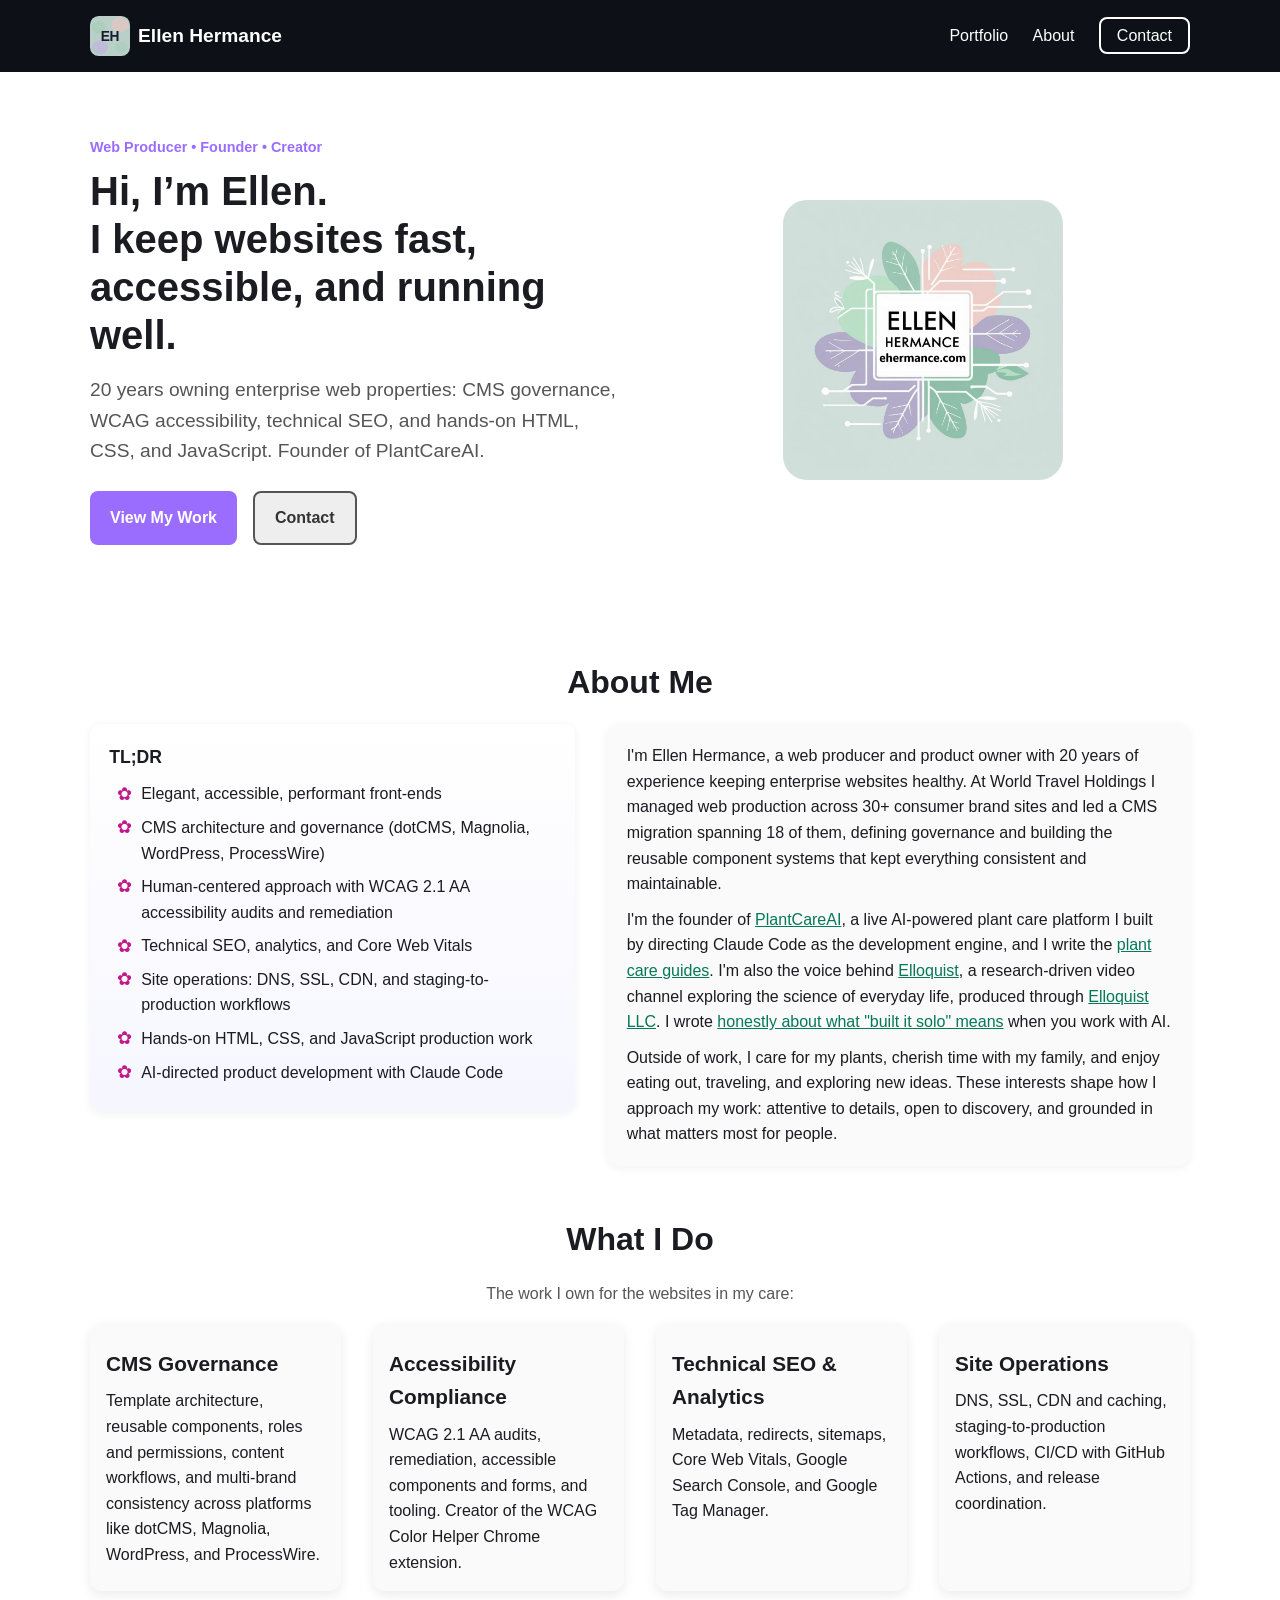
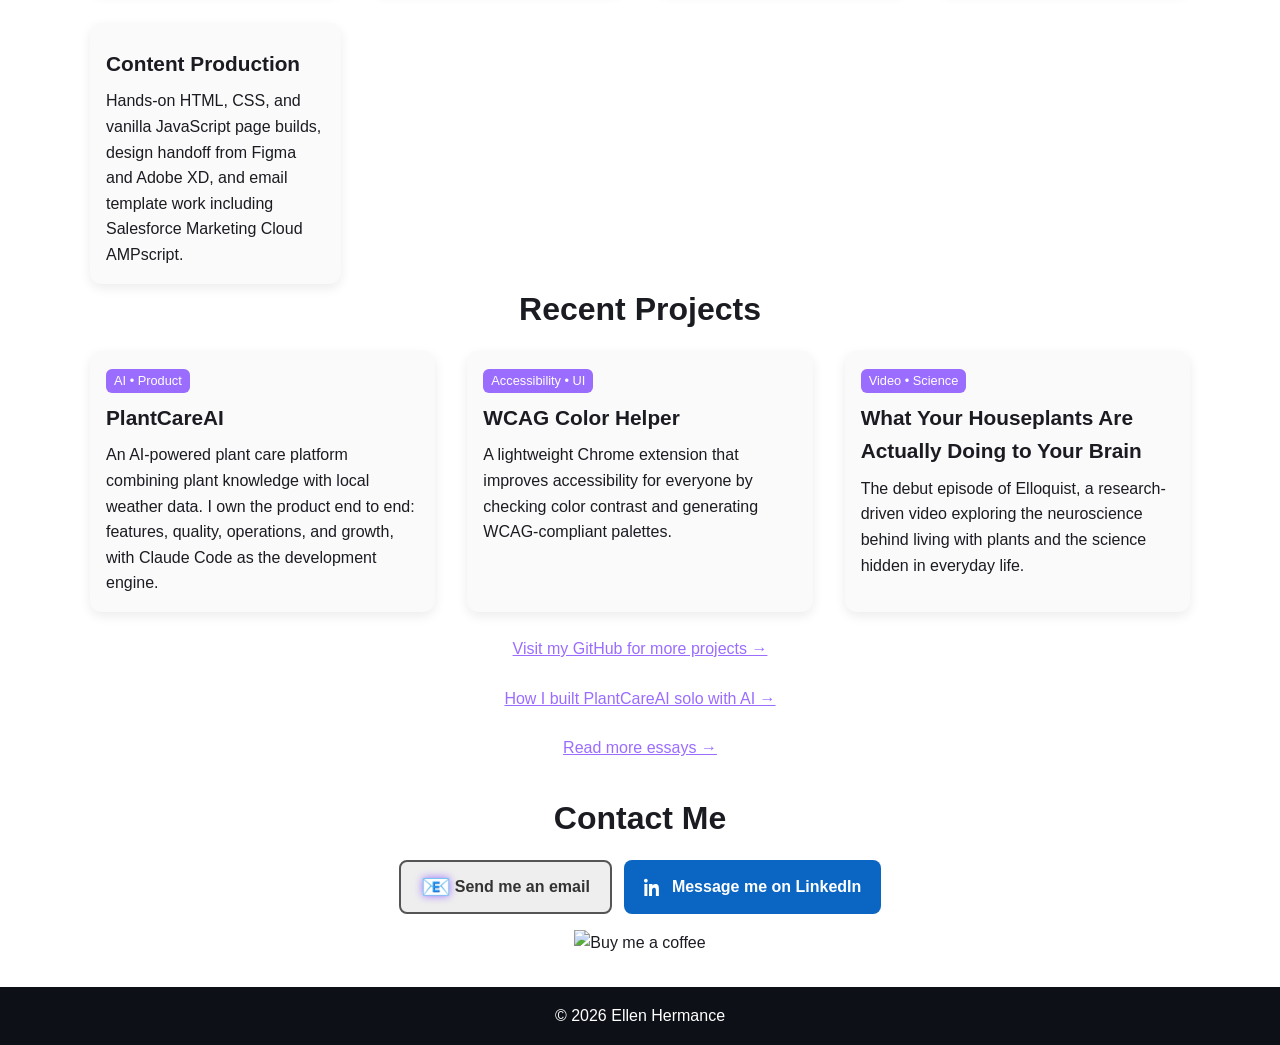
==== commit 7de762a5: "Deploying to master from @ ehermance/edh-dev-src@112c409c268f77cae0717911c025f2d210af5aa3 🚀" ====
--- a/index.html
+++ b/index.html
@@ -181,7 +181,7 @@
           <article class="about__panel about__story" aria-labelledby="about-story-title">
             <h3 id="about-story-title" class="visually-hidden">My Story</h3>
             <p>I'm Ellen Hermance, a web producer and product owner with 20 years of experience keeping enterprise websites healthy. At World Travel Holdings I managed web production across 30+ consumer brand sites and led a CMS migration spanning 18 of them, defining governance and building the reusable component systems that kept everything consistent and maintainable.</p>
-            <p>I'm the founder of <a href="https://plantcareai.app" target="_blank" rel="noopener noreferrer" aria-label="Open PlantCareAI (new tab)">PlantCareAI</a>, a live AI-powered plant care platform I built by directing Claude Code as the development engine, and I write the <a href="https://plantcareai.app/author/ellen-hermance" target="_blank" rel="noopener noreferrer" aria-label="Open Ellen's PlantCareAI author bio (new tab)">plant care guides</a> there myself. I'm also the voice behind <a href="https://www.youtube.com/@elloquist" target="_blank" rel="noopener noreferrer" aria-label="Open Elloquist YouTube channel (new tab)">Elloquist</a>, a research-driven video channel exploring the science of everyday life, produced through <a href="https://elloquist.com" target="_blank" rel="noopener noreferrer" aria-label="Open Elloquist LLC website (new tab)">Elloquist LLC</a>. I wrote <a href="./writing/how-i-built-plantcareai/" aria-label="Read: How I Built a Production AI App Solo">honestly about what "built it solo" means</a> when you work with AI.</p>
+            <p>I'm the founder of <a href="https://plantcareai.app" target="_blank" rel="noopener noreferrer" aria-label="Open PlantCareAI (new tab)">PlantCareAI</a>, a live AI-powered plant care platform I built by directing Claude Code as the development engine, and I write the <a href="https://plantcareai.app/author/ellen-hermance" target="_blank" rel="noopener noreferrer" aria-label="Open Ellen's PlantCareAI author bio (new tab)">plant care guides</a>. I'm also the voice behind <a href="https://www.youtube.com/@elloquist" target="_blank" rel="noopener noreferrer" aria-label="Open Elloquist YouTube channel (new tab)">Elloquist</a>, a research-driven video channel exploring the science of everyday life, produced through <a href="https://elloquist.com" target="_blank" rel="noopener noreferrer" aria-label="Open Elloquist LLC website (new tab)">Elloquist LLC</a>. I wrote <a href="./writing/how-i-built-plantcareai/" aria-label="Read: How I Built a Production AI App Solo">honestly about what "built it solo" means</a> when you work with AI.</p>
             <p>
               Outside of work, I care for my plants, cherish time with my family, and enjoy eating out, traveling, and exploring new ideas. These interests shape how I approach my work: attentive to details, open to discovery, and grounded in what matters most for people.
             </p>
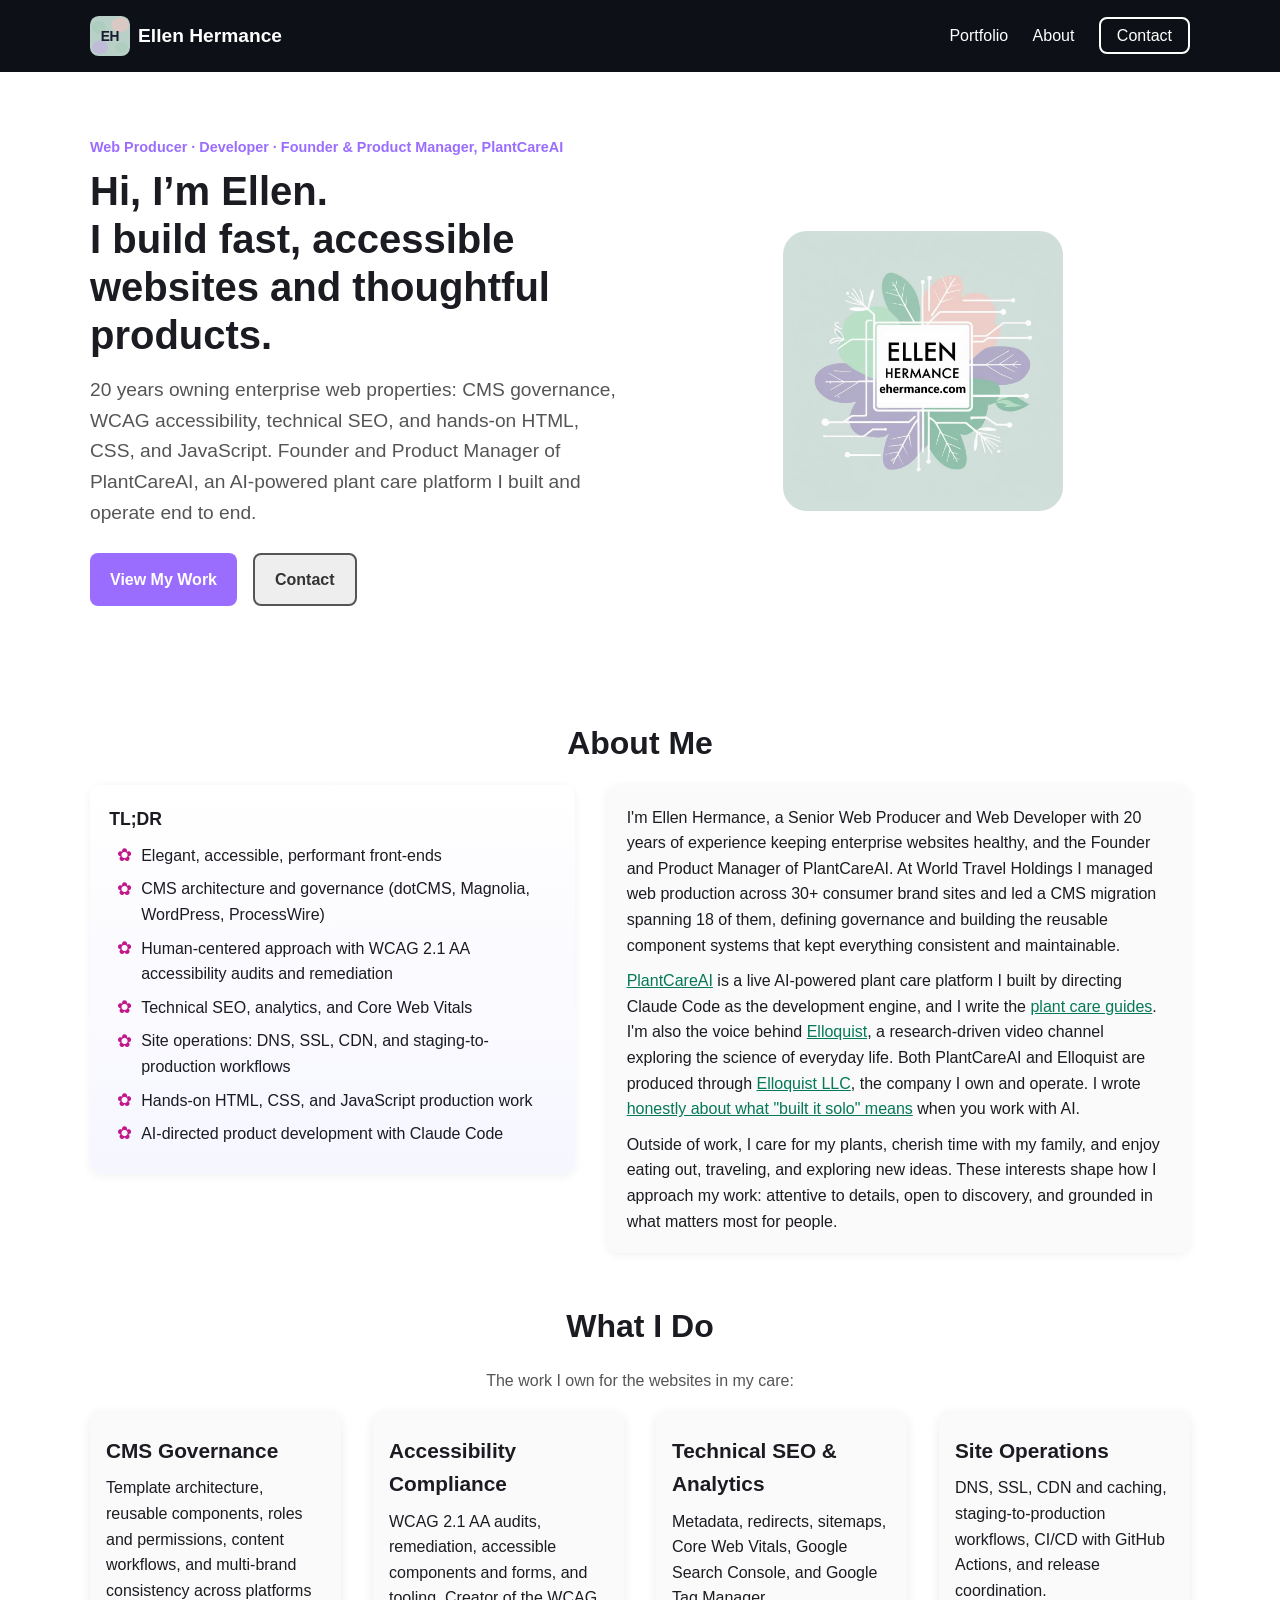
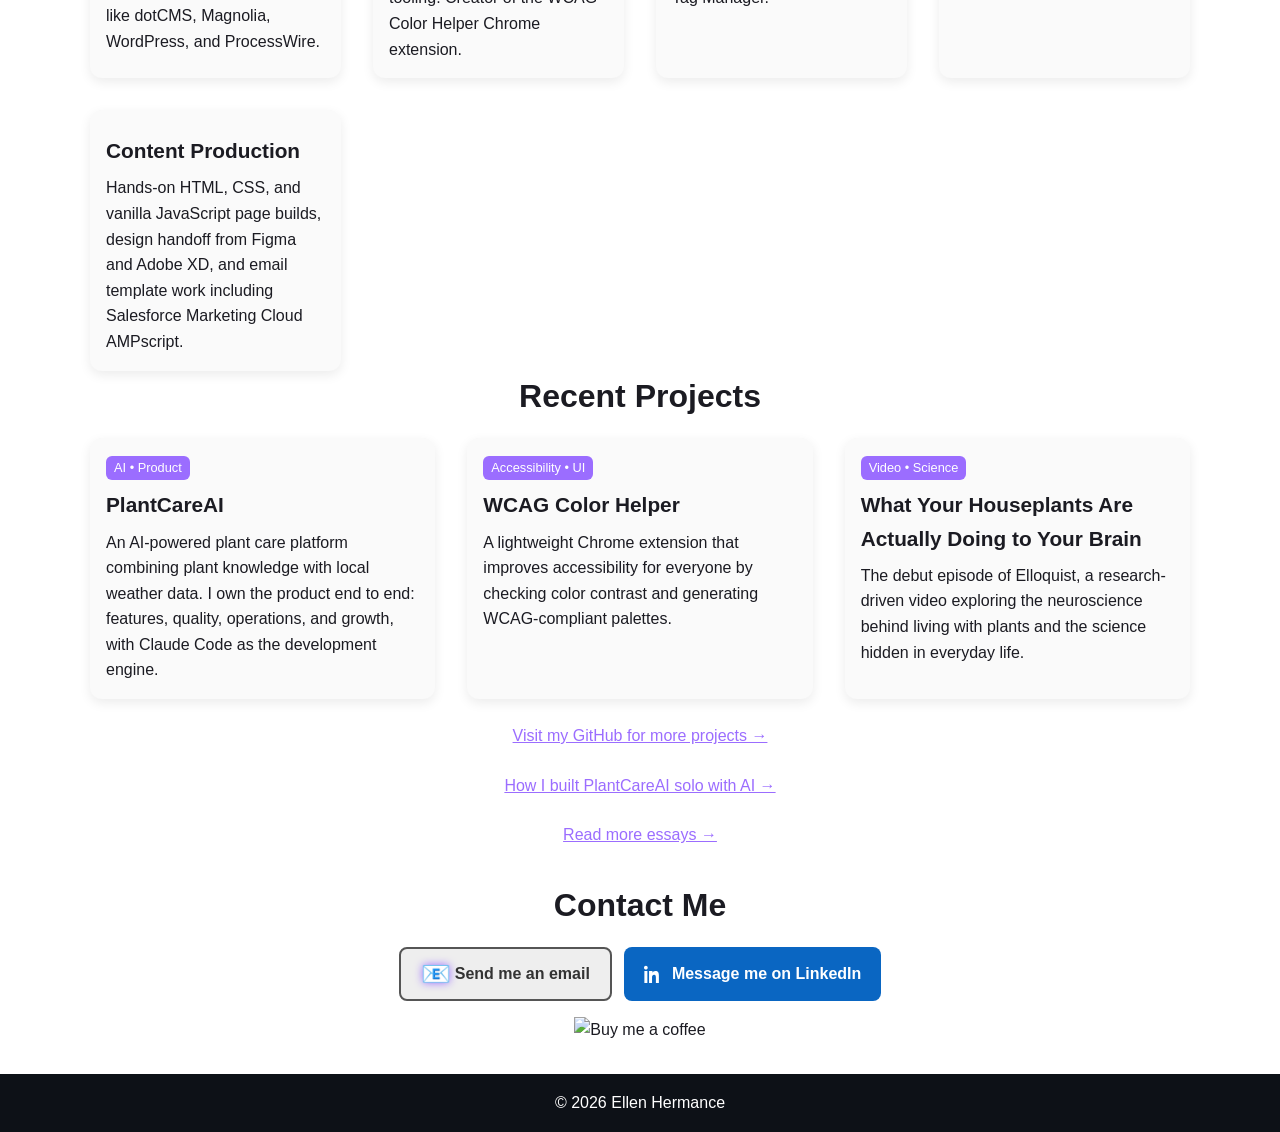
==== commit 7db44ffa: "Deploying to master from @ ehermance/edh-dev-src@1d5cad30afccba61f631cecd235bd3b35b14830e 🚀" ====
--- a/index.html
+++ b/index.html
@@ -2,22 +2,22 @@
 <html lang="en">
 <head>
   <meta charset="utf-8" />
-  <meta name="description" content="Senior Web Producer and Website Manager with 20 years of experience in CMS governance, WCAG accessibility, technical SEO, and site operations. Founder of PlantCareAI." />
+  <meta name="description" content="Senior Web Producer, Web Developer &amp; Website Manager with 20 years in CMS, accessibility, and SEO. Founder &amp; Product Manager of PlantCareAI." />
   <meta name="viewport" content="width=device-width,initial-scale=1" />
-  <title>Ellen Hermance | Web UI Developer, Web Producer & Website Manager</title>
+  <title>Ellen Hermance | Web Producer &amp; PlantCareAI Founder</title>
   <link rel="canonical" href="https://ehermance.com/" />
 
   <!-- Open Graph -->
   <meta property="og:type" content="website" />
   <meta property="og:url" content="https://ehermance.com/" />
-  <meta property="og:title" content="Ellen Hermance | Web UI Developer, Web Producer & Website Manager" />
-  <meta property="og:description" content="Senior Web Producer and Website Manager with 20 years of experience in CMS governance, WCAG accessibility, technical SEO, and site operations. Founder of PlantCareAI." />
+  <meta property="og:title" content="Ellen Hermance | Web Producer &amp; PlantCareAI Founder" />
+  <meta property="og:description" content="Senior Web Producer, Web Developer &amp; Website Manager with 20 years in CMS, accessibility, and SEO. Founder &amp; Product Manager of PlantCareAI." />
   <meta property="og:image" content="https://ehermance.com/assets/images/EllenHermanceLogo.png?v=20260515" />
 
   <!-- Twitter/X Card -->
   <meta name="twitter:card" content="summary" />
-  <meta name="twitter:title" content="Ellen Hermance | Web UI Developer, Web Producer & Website Manager" />
-  <meta name="twitter:description" content="Senior Web Producer and Website Manager with 20 years of experience in CMS governance, WCAG accessibility, technical SEO, and site operations. Founder of PlantCareAI." />
+  <meta name="twitter:title" content="Ellen Hermance | Web Producer &amp; PlantCareAI Founder" />
+  <meta name="twitter:description" content="Senior Web Producer, Web Developer &amp; Website Manager with 20 years in CMS, accessibility, and SEO. Founder &amp; Product Manager of PlantCareAI." />
   <meta name="twitter:image" content="https://ehermance.com/assets/images/EllenHermanceLogo.png?v=20260515" />
 
   <!-- Security & Privacy -->
@@ -60,8 +60,8 @@
         "@id": "https://ehermance.com/#person",
         "name": "Ellen Hermance",
         "url": "https://ehermance.com/",
-        "jobTitle": "Senior Web Producer & Website Manager",
-        "description": "Senior Web Producer and Website Manager with 20 years of experience in CMS governance, WCAG accessibility, technical SEO, and site operations. Founder of PlantCareAI.",
+        "jobTitle": "Senior Web Producer, Web Developer & Website Manager",
+        "description": "Senior Web Producer, Web Developer, and Website Manager with 20 years in CMS governance, WCAG accessibility, and technical SEO. Founder and Product Manager of PlantCareAI, an AI-powered plant care platform.",
         "sameAs": [
           "https://www.linkedin.com/in/ellendiephermance",
           "https://github.com/ehermance",
@@ -75,15 +75,37 @@
           "Site Operations",
           "AI-directed development",
           "JavaScript",
+          "Product Management",
+          "SaaS",
           "Plant Care"
-        ]
+        ],
+        "hasOccupation": {
+          "@type": "Occupation",
+          "name": "Senior Web Producer, Web Developer & Website Manager"
+        },
+        "founder": [
+          {
+            "@type": "Organization",
+            "@id": "https://elloquist.com/#organization",
+            "name": "Elloquist LLC",
+            "url": "https://elloquist.com"
+          }
+        ],
+        "worksFor": {
+          "@type": "Organization",
+          "name": "PlantCareAI",
+          "url": "https://plantcareai.app",
+          "parentOrganization": {
+            "@id": "https://elloquist.com/#organization"
+          }
+        }
       },
       {
         "@type": "WebSite",
         "@id": "https://ehermance.com/#website",
         "url": "https://ehermance.com/",
         "name": "Ellen Hermance",
-        "description": "Portfolio and writing by Ellen Hermance, Senior Web Producer and Website Manager.",
+        "description": "Portfolio and writing by Ellen Hermance, Senior Web Producer, Web Developer, and Website Manager.",
         "publisher": { "@id": "https://ehermance.com/#person" }
       }
     ]
@@ -127,10 +149,10 @@
       <div class="container hero__inner">
         <div class="hero__grid">
           <div>
-            <div class="kicker">Web Producer • Founder • Creator</div>
-            <h1 class="title">Hi, I’m Ellen.<br/>I keep websites fast, accessible, and running well.</h1>
+            <div class="kicker">Web Producer · Developer · Founder &amp; Product Manager, PlantCareAI</div>
+            <h1 class="title">Hi, I’m Ellen.<br/>I build fast, accessible websites and thoughtful products.</h1>
             <p class="subtitle">
-              20 years owning enterprise web properties: CMS governance, WCAG accessibility, technical SEO, and hands-on HTML, CSS, and JavaScript. Founder of PlantCareAI.
+              20 years owning enterprise web properties: CMS governance, WCAG accessibility, technical SEO, and hands-on HTML, CSS, and JavaScript. Founder and Product Manager of PlantCareAI, an AI-powered plant care platform I built and operate end to end.
             </p>
             <div class="cta">
               <a href="#work" class="btn btn-primary">View My Work</a>
@@ -180,8 +202,8 @@
           <!-- Full story – shows second on mobile -->
           <article class="about__panel about__story" aria-labelledby="about-story-title">
             <h3 id="about-story-title" class="visually-hidden">My Story</h3>
-            <p>I'm Ellen Hermance, a web producer and product owner with 20 years of experience keeping enterprise websites healthy. At World Travel Holdings I managed web production across 30+ consumer brand sites and led a CMS migration spanning 18 of them, defining governance and building the reusable component systems that kept everything consistent and maintainable.</p>
-            <p>I'm the founder of <a href="https://plantcareai.app" target="_blank" rel="noopener noreferrer" aria-label="Open PlantCareAI (new tab)">PlantCareAI</a>, a live AI-powered plant care platform I built by directing Claude Code as the development engine, and I write the <a href="https://plantcareai.app/author/ellen-hermance" target="_blank" rel="noopener noreferrer" aria-label="Open Ellen's PlantCareAI author bio (new tab)">plant care guides</a>. I'm also the voice behind <a href="https://www.youtube.com/@elloquist" target="_blank" rel="noopener noreferrer" aria-label="Open Elloquist YouTube channel (new tab)">Elloquist</a>, a research-driven video channel exploring the science of everyday life, produced through <a href="https://elloquist.com" target="_blank" rel="noopener noreferrer" aria-label="Open Elloquist LLC website (new tab)">Elloquist LLC</a>. I wrote <a href="./writing/how-i-built-plantcareai/" aria-label="Read: How I Built a Production AI App Solo">honestly about what "built it solo" means</a> when you work with AI.</p>
+            <p>I'm Ellen Hermance, a Senior Web Producer and Web Developer with 20 years of experience keeping enterprise websites healthy, and the Founder and Product Manager of PlantCareAI. At World Travel Holdings I managed web production across 30+ consumer brand sites and led a CMS migration spanning 18 of them, defining governance and building the reusable component systems that kept everything consistent and maintainable.</p>
+            <p><a href="https://plantcareai.app" target="_blank" rel="noopener noreferrer" aria-label="Open PlantCareAI (new tab)">PlantCareAI</a> is a live AI-powered plant care platform I built by directing Claude Code as the development engine, and I write the <a href="https://plantcareai.app/author/ellen-hermance" target="_blank" rel="noopener noreferrer" aria-label="Open Ellen's PlantCareAI author bio (new tab)">plant care guides</a>. I'm also the voice behind <a href="https://www.youtube.com/@elloquist" target="_blank" rel="noopener noreferrer" aria-label="Open Elloquist YouTube channel (new tab)">Elloquist</a>, a research-driven video channel exploring the science of everyday life. Both PlantCareAI and Elloquist are produced through <a href="https://elloquist.com" target="_blank" rel="noopener noreferrer" aria-label="Open Elloquist LLC website (new tab)">Elloquist LLC</a>, the company I own and operate. I wrote <a href="./writing/how-i-built-plantcareai/" aria-label="Read: How I Built a Production AI App Solo">honestly about what "built it solo" means</a> when you work with AI.</p>
             <p>
               Outside of work, I care for my plants, cherish time with my family, and enjoy eating out, traveling, and exploring new ideas. These interests shape how I approach my work: attentive to details, open to discovery, and grounded in what matters most for people.
             </p>
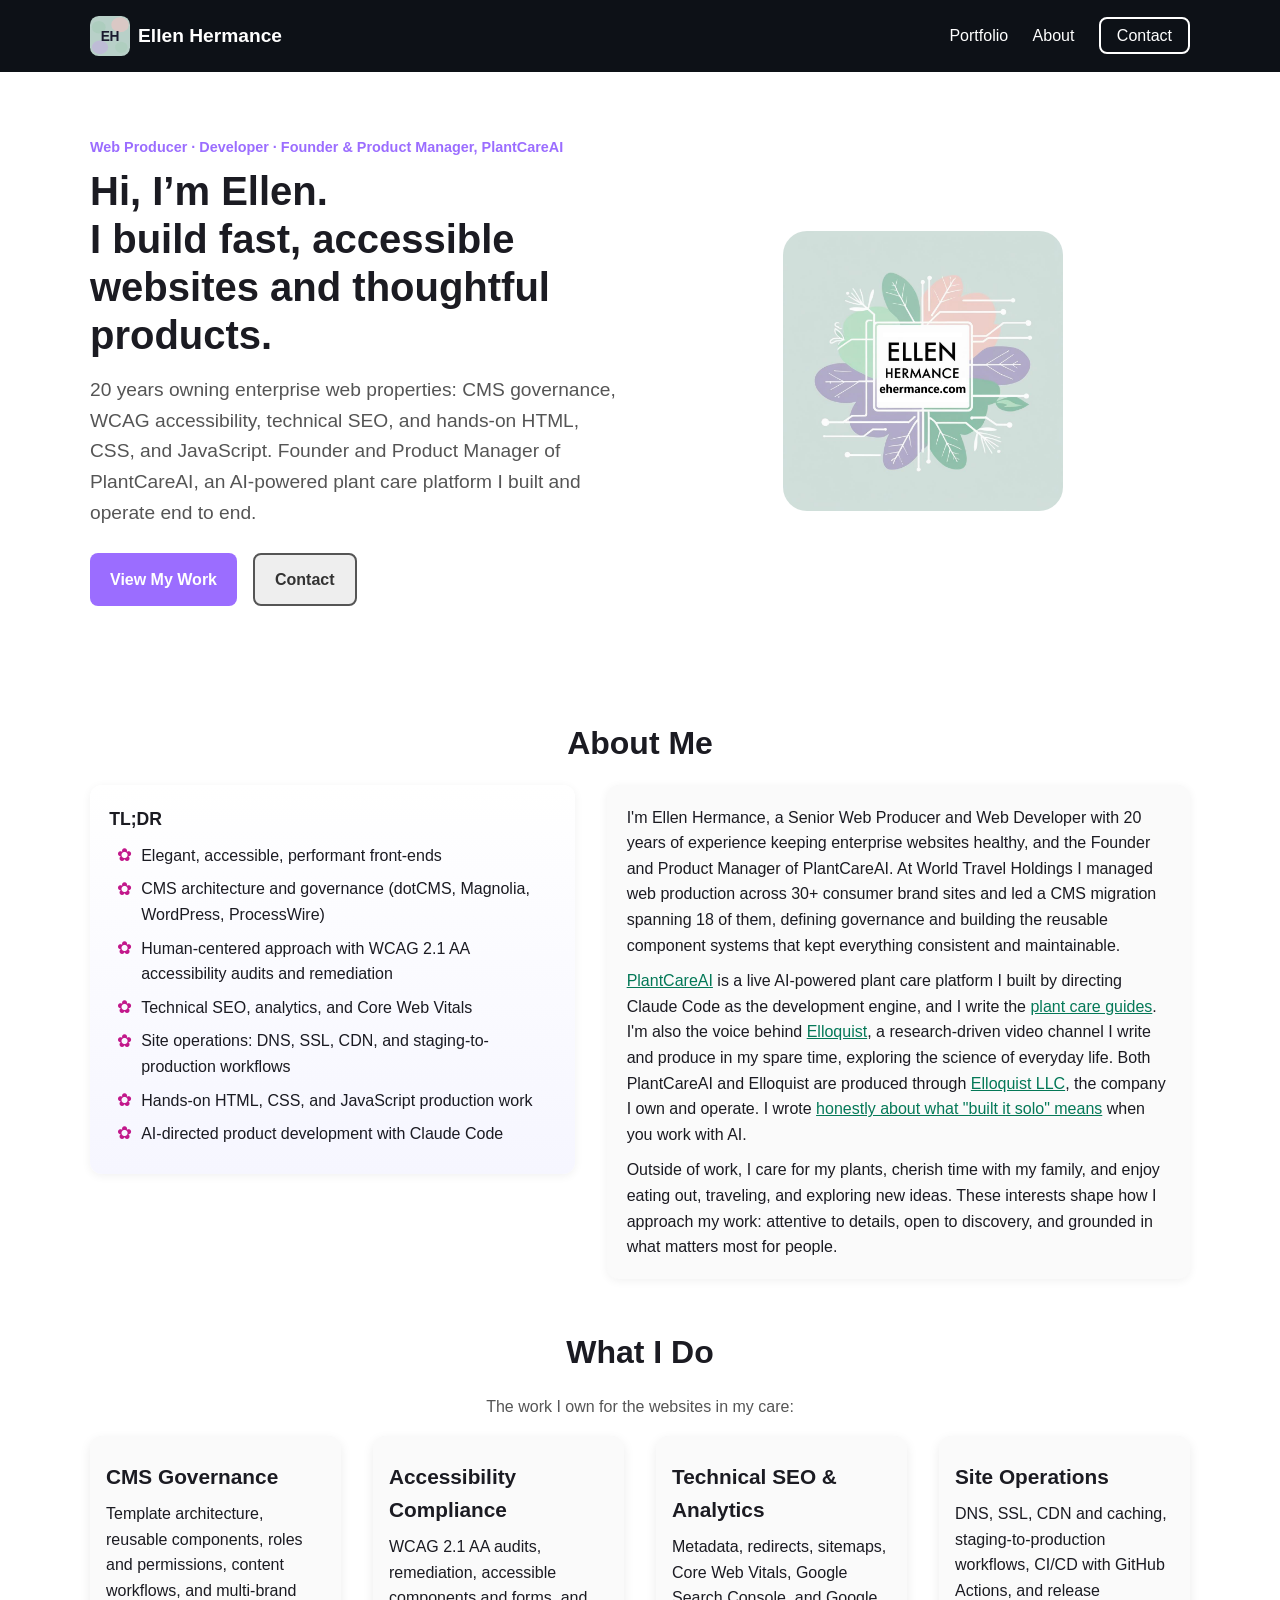
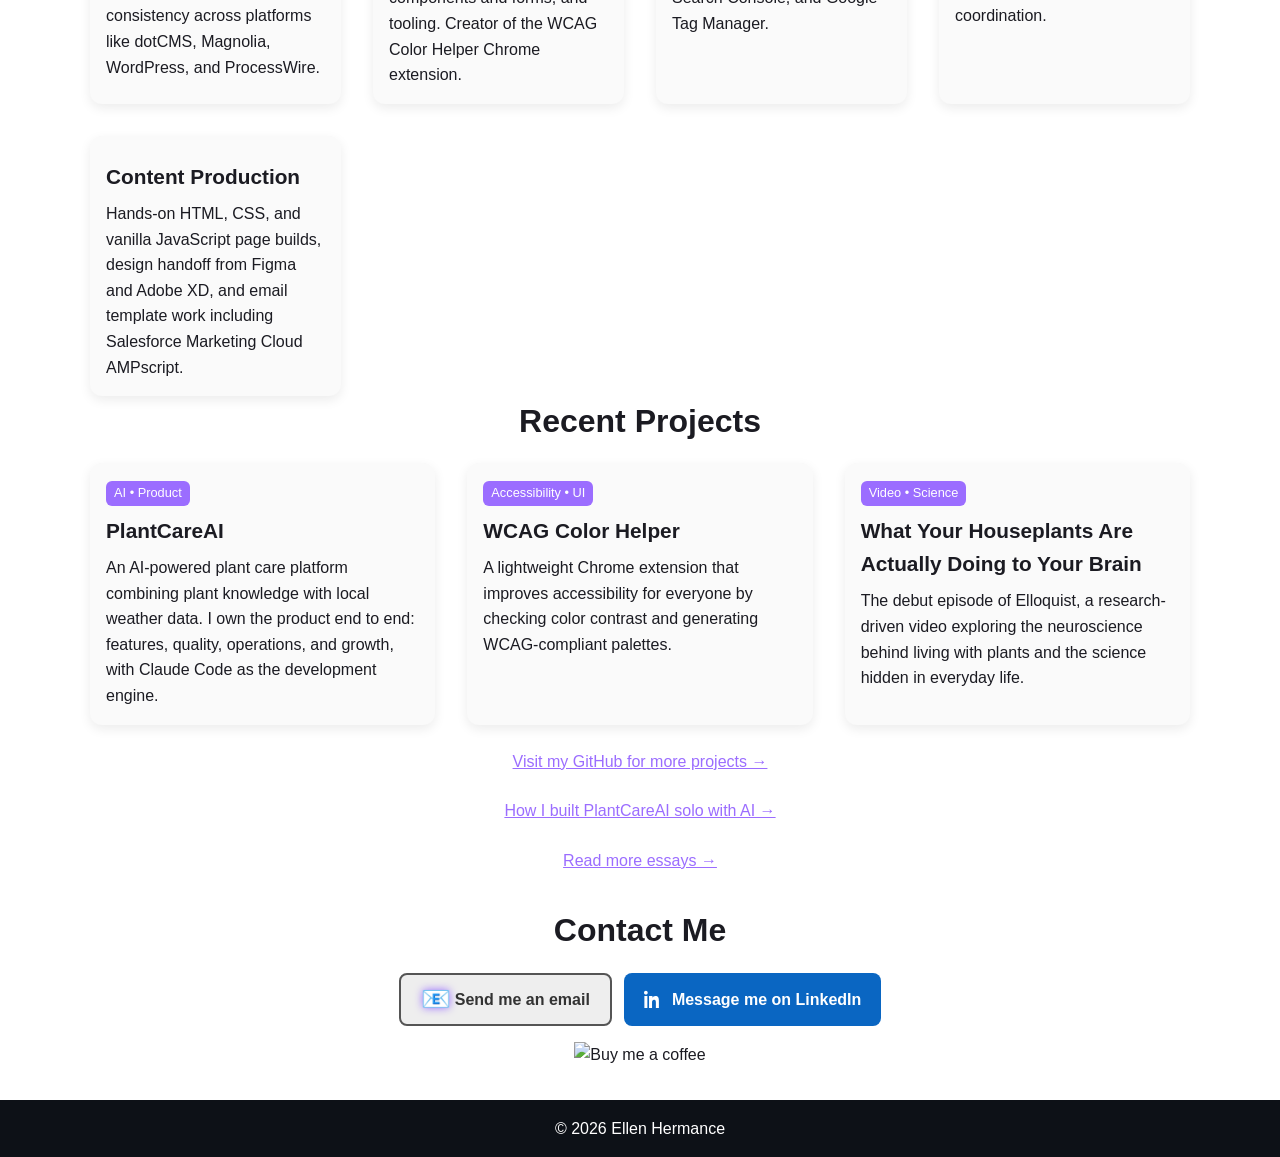
==== commit 06f407e4: "Deploying to master from @ ehermance/edh-dev-src@9750dd8da3960dcaf537e1d0cd4b05944369a4a2 🚀" ====
--- a/index.html
+++ b/index.html
@@ -65,7 +65,8 @@
         "sameAs": [
           "https://www.linkedin.com/in/ellendiephermance",
           "https://github.com/ehermance",
-          "https://plantcareai.app/author/ellen-hermance"
+          "https://plantcareai.app/author/ellen-hermance",
+          "https://elloquist.com/"
         ],
         "knowsAbout": [
           "Web Production",
@@ -93,6 +94,7 @@
         ],
         "worksFor": {
           "@type": "Organization",
+          "@id": "https://plantcareai.app/#organization",
           "name": "PlantCareAI",
           "url": "https://plantcareai.app",
           "parentOrganization": {
@@ -203,7 +205,7 @@
           <article class="about__panel about__story" aria-labelledby="about-story-title">
             <h3 id="about-story-title" class="visually-hidden">My Story</h3>
             <p>I'm Ellen Hermance, a Senior Web Producer and Web Developer with 20 years of experience keeping enterprise websites healthy, and the Founder and Product Manager of PlantCareAI. At World Travel Holdings I managed web production across 30+ consumer brand sites and led a CMS migration spanning 18 of them, defining governance and building the reusable component systems that kept everything consistent and maintainable.</p>
-            <p><a href="https://plantcareai.app" target="_blank" rel="noopener noreferrer" aria-label="Open PlantCareAI (new tab)">PlantCareAI</a> is a live AI-powered plant care platform I built by directing Claude Code as the development engine, and I write the <a href="https://plantcareai.app/author/ellen-hermance" target="_blank" rel="noopener noreferrer" aria-label="Open Ellen's PlantCareAI author bio (new tab)">plant care guides</a>. I'm also the voice behind <a href="https://www.youtube.com/@elloquist" target="_blank" rel="noopener noreferrer" aria-label="Open Elloquist YouTube channel (new tab)">Elloquist</a>, a research-driven video channel exploring the science of everyday life. Both PlantCareAI and Elloquist are produced through <a href="https://elloquist.com" target="_blank" rel="noopener noreferrer" aria-label="Open Elloquist LLC website (new tab)">Elloquist LLC</a>, the company I own and operate. I wrote <a href="./writing/how-i-built-plantcareai/" aria-label="Read: How I Built a Production AI App Solo">honestly about what "built it solo" means</a> when you work with AI.</p>
+            <p><a href="https://plantcareai.app" target="_blank" rel="noopener noreferrer" aria-label="Open PlantCareAI (new tab)">PlantCareAI</a> is a live AI-powered plant care platform I built by directing Claude Code as the development engine, and I write the <a href="https://plantcareai.app/author/ellen-hermance" target="_blank" rel="noopener noreferrer" aria-label="Open Ellen's PlantCareAI author bio (new tab)">plant care guides</a>. I'm also the voice behind <a href="https://www.youtube.com/@elloquist" target="_blank" rel="noopener noreferrer" aria-label="Open Elloquist YouTube channel (new tab)">Elloquist</a>, a research-driven video channel I write and produce in my spare time, exploring the science of everyday life. Both PlantCareAI and Elloquist are produced through <a href="https://elloquist.com" target="_blank" rel="noopener noreferrer" aria-label="Open Elloquist LLC website (new tab)">Elloquist LLC</a>, the company I own and operate. I wrote <a href="./writing/how-i-built-plantcareai/" aria-label="Read: How I Built a Production AI App Solo">honestly about what "built it solo" means</a> when you work with AI.</p>
             <p>
               Outside of work, I care for my plants, cherish time with my family, and enjoy eating out, traveling, and exploring new ideas. These interests shape how I approach my work: attentive to details, open to discovery, and grounded in what matters most for people.
             </p>
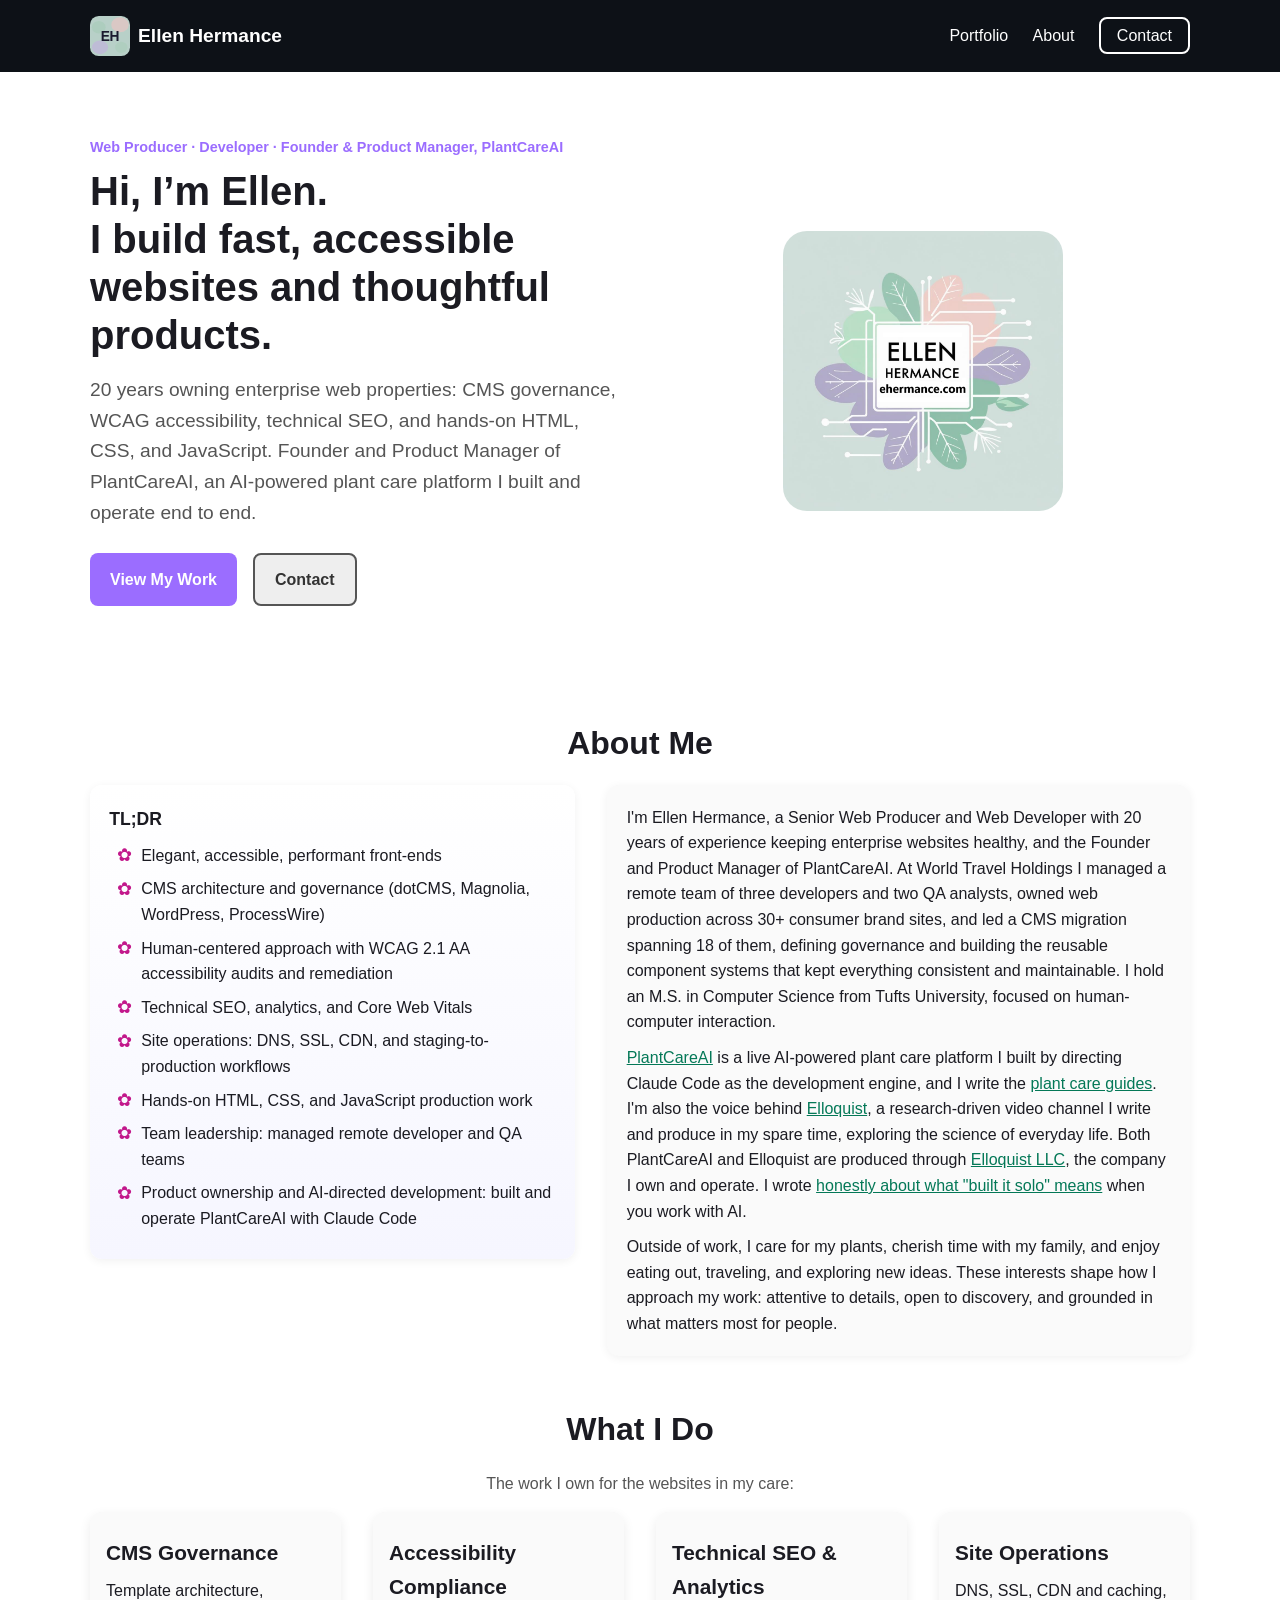
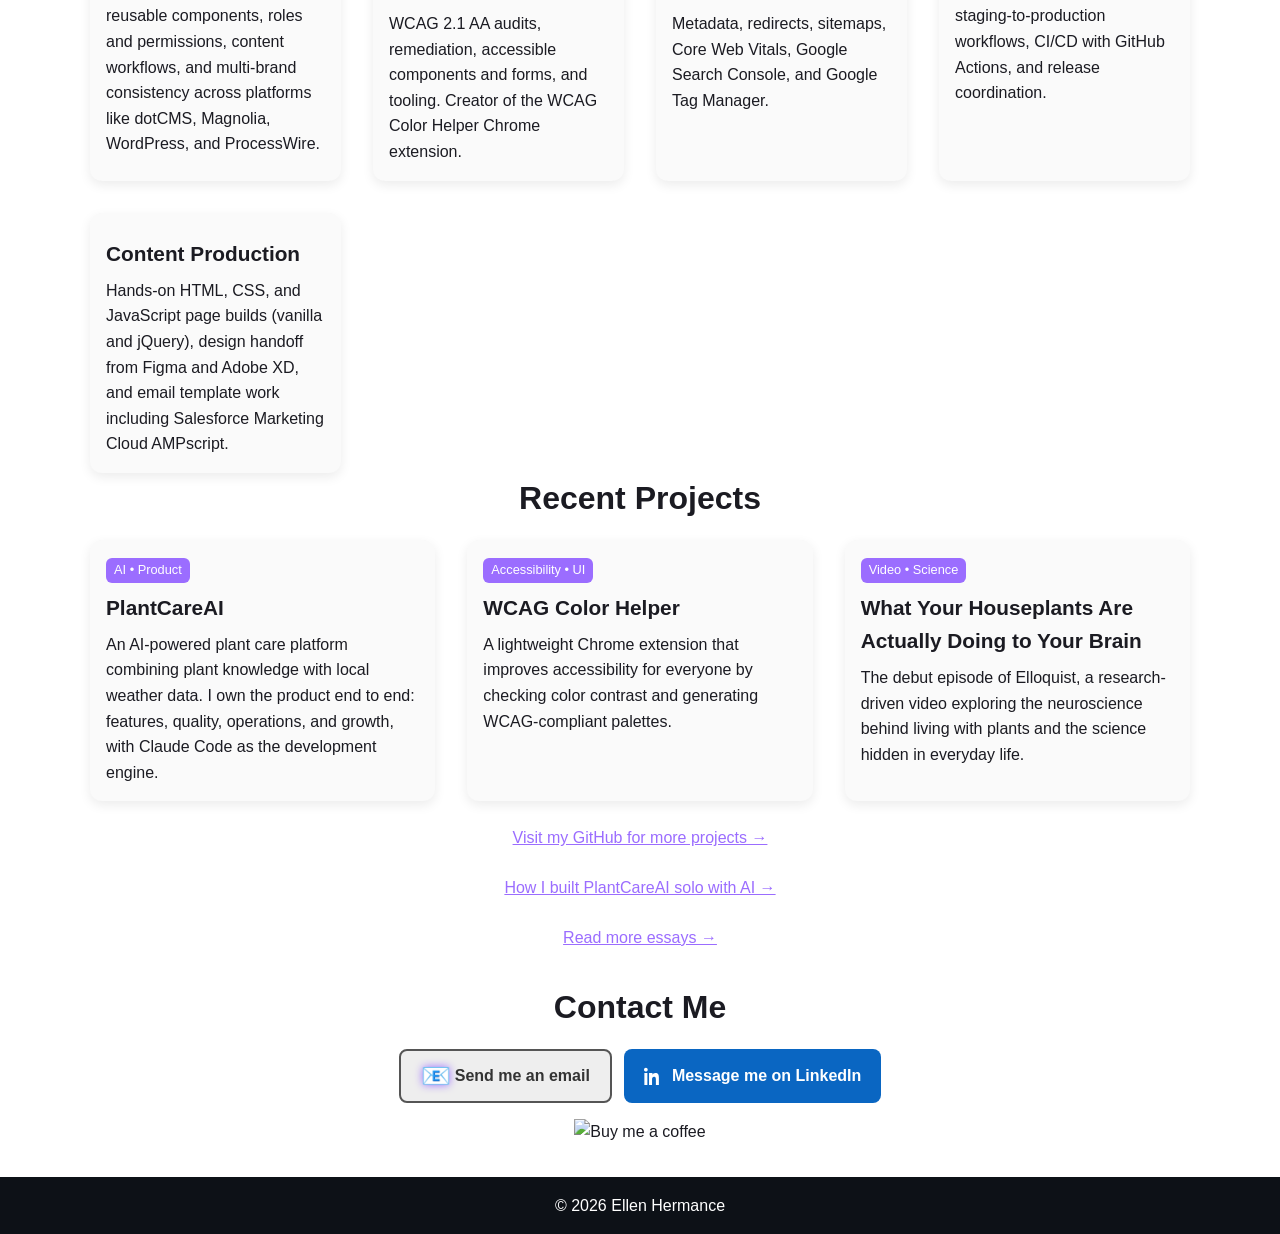
==== commit 31cb667d: "Deploying to master from @ ehermance/edh-dev-src@2e251dbd0b8708e11b86bffe4bf032f741c38208 🚀" ====
--- a/index.html
+++ b/index.html
@@ -76,6 +76,8 @@
           "Site Operations",
           "AI-directed development",
           "JavaScript",
+          "jQuery",
+          "React",
           "Product Management",
           "SaaS",
           "Plant Care"
@@ -83,6 +85,10 @@
         "hasOccupation": {
           "@type": "Occupation",
           "name": "Senior Web Producer, Web Developer & Website Manager"
+        },
+        "alumniOf": {
+          "@type": "CollegeOrUniversity",
+          "name": "Tufts University"
         },
         "founder": [
           {
@@ -197,14 +203,15 @@
               <li>Technical SEO, analytics, and Core Web Vitals</li>
               <li>Site operations: DNS, SSL, CDN, and staging-to-production workflows</li>
               <li>Hands-on HTML, CSS, and JavaScript production work</li>
-              <li>AI-directed product development with Claude Code</li>
+              <li>Team leadership: managed remote developer and QA teams</li>
+              <li>Product ownership and AI-directed development: built and operate PlantCareAI with Claude Code</li>
             </ul>
           </aside>
 
           <!-- Full story – shows second on mobile -->
           <article class="about__panel about__story" aria-labelledby="about-story-title">
             <h3 id="about-story-title" class="visually-hidden">My Story</h3>
-            <p>I'm Ellen Hermance, a Senior Web Producer and Web Developer with 20 years of experience keeping enterprise websites healthy, and the Founder and Product Manager of PlantCareAI. At World Travel Holdings I managed web production across 30+ consumer brand sites and led a CMS migration spanning 18 of them, defining governance and building the reusable component systems that kept everything consistent and maintainable.</p>
+            <p>I'm Ellen Hermance, a Senior Web Producer and Web Developer with 20 years of experience keeping enterprise websites healthy, and the Founder and Product Manager of PlantCareAI. At World Travel Holdings I managed a remote team of three developers and two QA analysts, owned web production across 30+ consumer brand sites, and led a CMS migration spanning 18 of them, defining governance and building the reusable component systems that kept everything consistent and maintainable. I hold an M.S. in Computer Science from Tufts University, focused on human-computer interaction.</p>
             <p><a href="https://plantcareai.app" target="_blank" rel="noopener noreferrer" aria-label="Open PlantCareAI (new tab)">PlantCareAI</a> is a live AI-powered plant care platform I built by directing Claude Code as the development engine, and I write the <a href="https://plantcareai.app/author/ellen-hermance" target="_blank" rel="noopener noreferrer" aria-label="Open Ellen's PlantCareAI author bio (new tab)">plant care guides</a>. I'm also the voice behind <a href="https://www.youtube.com/@elloquist" target="_blank" rel="noopener noreferrer" aria-label="Open Elloquist YouTube channel (new tab)">Elloquist</a>, a research-driven video channel I write and produce in my spare time, exploring the science of everyday life. Both PlantCareAI and Elloquist are produced through <a href="https://elloquist.com" target="_blank" rel="noopener noreferrer" aria-label="Open Elloquist LLC website (new tab)">Elloquist LLC</a>, the company I own and operate. I wrote <a href="./writing/how-i-built-plantcareai/" aria-label="Read: How I Built a Production AI App Solo">honestly about what "built it solo" means</a> when you work with AI.</p>
             <p>
               Outside of work, I care for my plants, cherish time with my family, and enjoy eating out, traveling, and exploring new ideas. These interests shape how I approach my work: attentive to details, open to discovery, and grounded in what matters most for people.
@@ -247,7 +254,7 @@
           <article class="card">
             <div class="card__body">
               <h3>Content Production</h3>
-              <p>Hands-on HTML, CSS, and vanilla JavaScript page builds, design handoff from Figma and Adobe XD, and email template work including Salesforce Marketing Cloud AMPscript.</p>
+              <p>Hands-on HTML, CSS, and JavaScript page builds (vanilla and jQuery), design handoff from Figma and Adobe XD, and email template work including Salesforce Marketing Cloud AMPscript.</p>
             </div>
           </article>
         </div>
